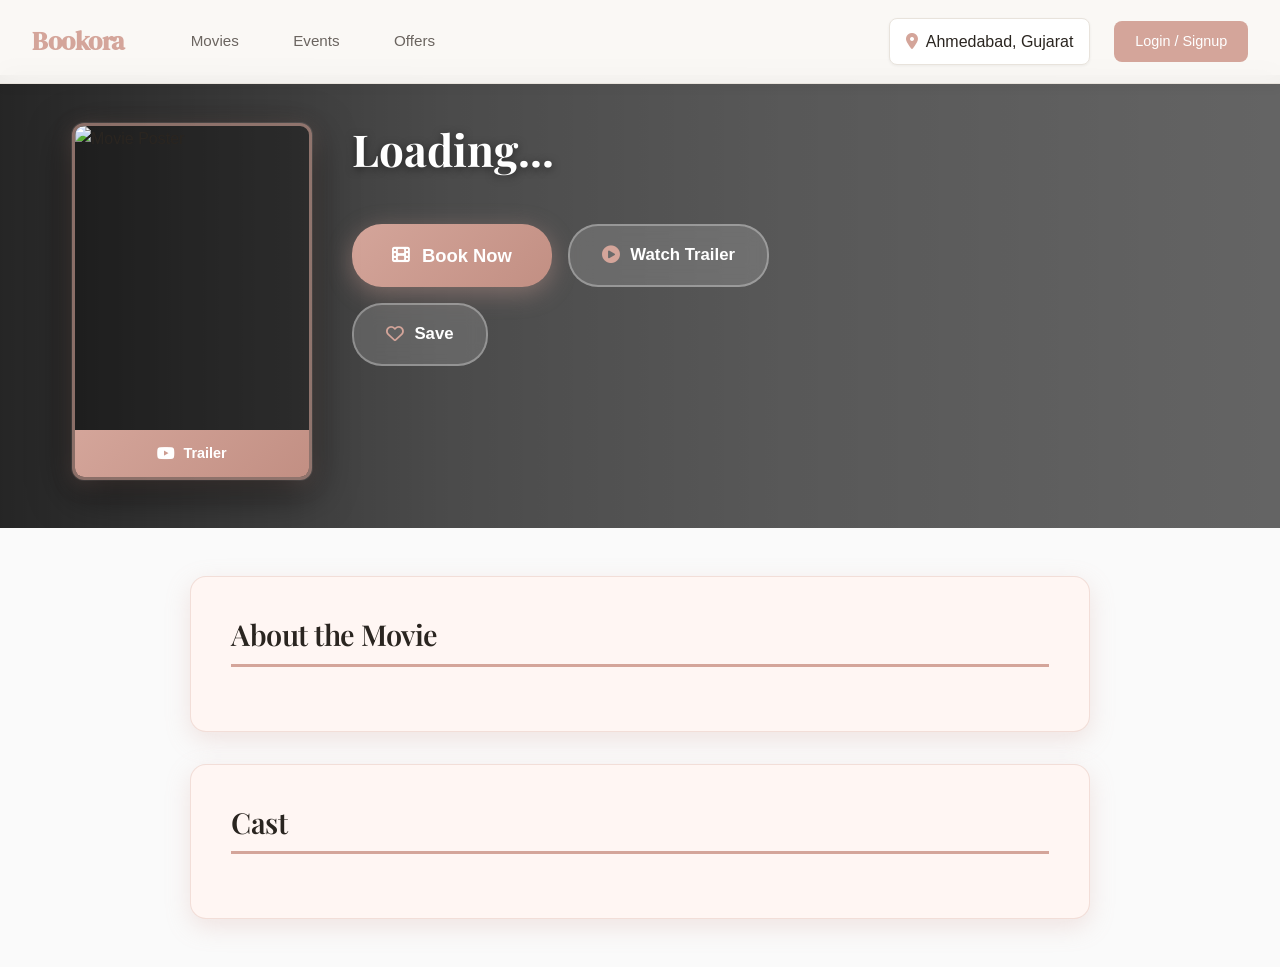
==== templates/movie-details.html @ 828b10ef "Initial commit: Bookora movie ticket booking app Full-stack Flask + MySQL movie ticket booking appli" ====
<!DOCTYPE html>
<html lang="en">
<head>
    <meta charset="UTF-8">
    <meta name="viewport" content="width=device-width, initial-scale=1.0">
    <title>Movie Details - Bookora</title>
    
    <!-- Bootstrap 5 -->
    <link href="https://cdn.jsdelivr.net/npm/bootstrap@5.3.0/dist/css/bootstrap.min.css" rel="stylesheet">
    
    <!-- Font Awesome -->
    <link href="https://cdnjs.cloudflare.com/ajax/libs/font-awesome/6.4.0/css/all.min.css" rel="stylesheet">
    
    <!-- Google Fonts -->
    <link href="https://fonts.googleapis.com/css2?family=Inter:wght@300;400;500;600;700&family=Playfair+Display:wght@400;500;600;700&family=DM+Serif+Display&display=swap" rel="stylesheet">
    
    <!-- Main Styles -->
    <link href="/static/styles.css" rel="stylesheet">
    
    <!-- Sign-In Modal Styles -->
    <link href="/static/signin-modal.css" rel="stylesheet">
    
    <!-- Profile Completion Styles -->
    <link href="/static/profile-completion-styles.css" rel="stylesheet">
    
    <!-- Movie Details Styles -->
    <link href="/static/movie-details-styles.css" rel="stylesheet">
</head>
<body>
    
    <!-- Navbar -->
    <nav class="navbar navbar-expand-lg navbar-bookora" id="mainNavbar">
        <div class="container-fluid" style="padding: 0 2rem;">
            <!-- Logo (hidden when scrolled) -->
            <a class="navbar-brand" href="/" id="navbarLogo">Bookora</a>
            
            <!-- Movie Title (shown when scrolled) -->
            <div class="navbar-movie-title-scrolled" id="navbarMovieTitleScrolled" style="display: none;">
                <span id="navbarTitleTextScrolled">Movie Title</span>
            </div>
            
            <button class="navbar-toggler" type="button" data-bs-toggle="collapse" data-bs-target="#navbarContent">
                <span class="navbar-toggler-icon"></span>
            </button>
            
            <div class="collapse navbar-collapse" id="navbarContent">
                <!-- Menu Items (hidden when scrolled) -->
                <ul class="navbar-nav me-auto ms-4" id="navbarMenu">
                    <li class="nav-item">
                        <a class="nav-link" href="/#movies">Movies</a>
                    </li>
                    <li class="nav-item">
                        <a class="nav-link" href="#" onclick="openEventsModal(event)">Events</a>
                    </li>
                    <li class="nav-item">
                        <a class="nav-link" href="#" onclick="openOffersModal(event)">Offers</a>
                    </li>
                </ul>
                
                <!-- City Display (hidden when scrolled) -->
                <div class="city-display" id="navbarCity">
                    <i class="fas fa-map-marker-alt"></i>
                    <span>Ahmedabad, Gujarat</span>
                </div>
                
                <!-- Auth State Container: shows login button OR profile dropdown (hidden when scrolled) -->
                <div id="authContainer" class="navbar-auth" style="display: flex; margin-left: 1.5rem;">
                    <!-- Logged Out State -->
                    <div id="loggedOutState" class="auth-buttons">
                        <button class="btn-signup" onclick="openSignInModal()">Login / Signup</button>
                    </div>
                    
                    <!-- Logged In State -->
                    <div id="loggedInState" class="profile-container" style="display: none;">
                        <div class="profile-avatar" onclick="toggleProfileDropdown()">
                            <i class="fas fa-user-circle"></i>
                        </div>
                        
                        <!-- Profile Dropdown -->
                        <div id="profileDropdown" class="profile-dropdown">
                            <div class="profile-dropdown-header">
                                <div class="profile-name" id="profileDisplayName">User Name</div>
                                <div class="profile-contact" id="profileDisplayContact">user@email.com</div>
                            </div>
                            <div class="profile-dropdown-divider"></div>
                            <a href="#" class="profile-dropdown-item" onclick="navigateToProfile(event)">
                                <i class="fas fa-user"></i>
                                <span>My Profile</span>
                            </a>
                            <a href="#" class="profile-dropdown-item" onclick="navigateToBookings(event)">
                                <i class="fas fa-ticket-alt"></i>
                                <span>My Bookings</span>
                            </a>
                            <a href="#" class="profile-dropdown-item" onclick="navigateToSavedMovies(event)">
                                <i class="fas fa-heart"></i>
                                <span>Saved Movies</span>
                            </a>
                            <div class="profile-dropdown-divider"></div>
                            <a href="#" class="profile-dropdown-item logout-item" onclick="handleLogout(event)">
                                <i class="fas fa-sign-out-alt"></i>
                                <span>Logout</span>
                            </a>
                        </div>
                    </div>
                </div>
                
                <!-- Book Now Button (shown ONLY when scrolled) -->
                <button class="navbar-book-btn-scrolled" id="navbarBookBtnScrolled" style="display: none;" onclick="handleBookNow()">
                    <i class="fas fa-film"></i> Book Now
                </button>
            </div>
        </div>
    </nav>
    
    <!-- ==========================================
         SIGN-IN MODAL
         ========================================== -->
    
    <div class="modal-overlay" id="signinModal">
        <div class="signin-modal">
            <button class="modal-close" onclick="closeSignInModal()">
                <i class="fas fa-times"></i>
            </button>
            
            <div class="modal-header">
                <h2 id="signinModalTitle">Welcome to Bookora</h2>
                <p id="signinModalSubtitle">Choose your preferred sign-in method</p>
            </div>
            
            <div class="auth-options">
                <button class="auth-option-btn" onclick="selectAuthMethod('Email')">
                    <i class="fas fa-envelope"></i>
                    <span>Continue with Email</span>
                </button>
            </div>
            
            <div class="modal-footer">
                By continuing, you agree to our <a href="#">Terms of Service</a> and <a href="#">Privacy Policy</a>
            </div>
        </div>
    </div>
    
    <!-- Hero Banner Section - BookMyShow-Inspired Layout -->
    <div class="details-hero" id="movieBanner">
        <div class="banner-gradient-overlay"></div>
        <div class="banner-2zone-layout">
            
            <!-- LEFT ZONE: Poster + Movie Details (70%) -->
            <div class="banner-zone-left-content">
                <!-- Poster -->
                <div class="banner-poster-card">
                    <img id="bannerPoster" class="banner-poster-img" src="" alt="Movie Poster">
                    <div class="trailer-badge" onclick="openTrailer()" id="trailerBadge">
                        <i class="fab fa-youtube"></i>
                        <span>Trailer</span>
                    </div>
                </div>
                
                <!-- Movie Info -->
                <div class="banner-movie-details">
                    <h1 class="banner-movie-title" id="movieTitle">Loading...</h1>

                    <!-- Movie Metadata - Vertical Icon Rows -->
                    <div class="banner-metadata-rows" id="bannerMetadata">
                        <!-- Dynamically populated with vertical rows -->
                    </div>
                    
                    <!-- CTAs: Book Now + Watch Trailer + Save -->
                    <div class="banner-cta-group">
                        <button class="banner-cta-book" id="bannerBookBtn" onclick="handleBookNow()">
                            <i class="fas fa-film"></i>
                            <span>Book Now</span>
                        </button>
                        <button class="banner-cta-trailer" id="trailerBtn" onclick="openTrailer()">
                            <i class="fas fa-play-circle"></i>
                            <span>Watch Trailer</span>
                        </button>
                        <button class="banner-cta-save bookmark-btn" id="bookmarkBtn" onclick="toggleBookmark()" title="Save for later">
                            <i class="far fa-heart"></i>
                            <span>Save</span>
                        </button>
                    </div>
                </div>
            </div>
            
        </div>
    </div>
    
    <!-- Movie Details Content -->
    <div class="details-content">
        <div class="section-container">
            <!-- Info Sections -->
            <div class="details-info">
                <!-- Description -->
                <div class="info-section">
                    <h3>About the Movie</h3>
                    <p class="description-text" id="movieDescription"></p>
                </div>
                
                <!-- Cast -->
                <div class="info-section">
                    <h3>Cast</h3>
                    <div class="cast-grid" id="movieCast"></div>
                </div>
            </div>
        </div>
    </div>
    
    <!-- Events Modal - Coming Soon -->
    <div id="eventsModal" class="events-modal" onclick="closeEventsModal(event)">
        <div class="events-modal-content" onclick="event.stopPropagation()">
            <button class="events-modal-close" onclick="closeEventsModal(event)">
                <i class="fas fa-times"></i>
            </button>
            <div class="events-modal-icon">
                <i class="fas fa-calendar-star"></i>
            </div>
            <h3 class="events-modal-title">Coming Soon</h3>
            <p class="events-modal-text">Events & live shows will be added to Bookora soon. Stay tuned.</p>
        </div>
    </div>

    <!-- Offers Modal - Coming Soon -->
    <div id="offersModal" class="events-modal" onclick="closeOffersModal(event)">
        <div class="events-modal-content" onclick="event.stopPropagation()">
            <button class="events-modal-close" onclick="closeOffersModal(event)">
                <i class="fas fa-times"></i>
            </button>
            <div class="events-modal-icon">
                <i class="fas fa-tags"></i>
            </div>
            <h3 class="events-modal-title">Exciting Offers Coming Soon!</h3>
            <p class="events-modal-text">We're working on exclusive deals and special discounts for Bookora users. Stay tuned for exciting offers coming your way.</p>
        </div>
    </div>

    <!-- Bootstrap JS -->
    <script src="https://cdn.jsdelivr.net/npm/bootstrap@5.3.0/dist/js/bootstrap.bundle.min.js"></script>
    
    <!-- Sign-In Modal Logic -->
    <script src="/static/signin-modal.js"></script>
    
    <!-- Movie Details Script -->
    <script src="/static/movie-details-script.js"></script>
    
    <!-- Events & Offers Modal Functions -->
    <script>
        function openEventsModal(event) {
            event.preventDefault();
            const modal = document.getElementById('eventsModal');
            modal.classList.add('active');
            document.body.style.overflow = 'hidden';
        }
        
        function closeEventsModal(event) {
            event.preventDefault();
            const modal = document.getElementById('eventsModal');
            modal.classList.remove('active');
            document.body.style.overflow = 'auto';
        }
        
        function openOffersModal(event) {
            event.preventDefault();
            const modal = document.getElementById('offersModal');
            modal.classList.add('active');
            document.body.style.overflow = 'hidden';
        }
        
        function closeOffersModal(event) {
            event.preventDefault();
            const modal = document.getElementById('offersModal');
            modal.classList.remove('active');
            document.body.style.overflow = 'auto';
        }
        
        // Close modals on Escape key
        document.addEventListener('keydown', function(e) {
            if (e.key === 'Escape') {
                const eventsModal = document.getElementById('eventsModal');
                const offersModal = document.getElementById('offersModal');
                
                if (eventsModal && eventsModal.classList.contains('active')) {
                    eventsModal.classList.remove('active');
                    document.body.style.overflow = 'auto';
                }
                
                if (offersModal && offersModal.classList.contains('active')) {
                    offersModal.classList.remove('active');
                    document.body.style.overflow = 'auto';
                }
            }
        });
    </script>
</body>
</html>
---- static/styles.css ----
/* ==========================================
   DESIGN SYSTEM - WARM LIGHT THEME
   Editorial | Calm | Premium
   ========================================== */

:root {
    /* Warm Light Color Palette */
    --bg-primary: #faf8f5;
    --bg-secondary: #f5f2ed;
    --bg-tertiary: #f9f5f2;
    --bg-card: #ffffff;
    
    /* Text Colors */
    --text-primary: #2a2520;
    --text-secondary: #6b6560;
    --text-muted: #9c9590;
    
    /* Soft Pink Accents */
    --accent-pink: #d4a59a;
    --accent-pink-hover: #c28f83;
    --accent-pink-soft: #e8cfc8;
    --accent-pink-light: #f5e8e5;
    
    /* Warm Brown Tones */
    --accent-brown: #a8826d;
    --accent-beige: #d4c4b0;
    
    /* CTA Red (Book Now only) */
    --cta-red: #b8463f;
    --cta-red-hover: #9a3832;
    
    /* Borders & Shadows */
    --border-light: #e8e3dc;
    --border-pink: #e8d5cf;
    --shadow-soft: rgba(42, 37, 32, 0.06);
    --shadow-medium: rgba(42, 37, 32, 0.1);
    --shadow-hover: rgba(212, 165, 154, 0.2);
    --shadow-pink: rgba(212, 165, 154, 0.15);
    
    /* Background Depth - Subtle radial gradients */
    --bg-gradient-warm: radial-gradient(ellipse 80% 50% at 20% 40%, rgba(245, 232, 229, 0.4) 0%, transparent 50%);
    --bg-gradient-cool: radial-gradient(ellipse 60% 40% at 80% 60%, rgba(232, 227, 220, 0.3) 0%, transparent 50%);
    
    /* Typography */
    --font-display: 'Playfair Display', serif;
    --font-body: 'Inter', sans-serif;
    --font-accent: 'DM Serif Display', serif;
    
    /* Refined Transitions - Micro-interactions */
    --transition-smooth: all 0.6s cubic-bezier(0.25, 0.46, 0.45, 0.94);
    --transition-gentle: all 0.4s cubic-bezier(0.4, 0, 0.2, 1);
    --transition-fast: all 0.2s cubic-bezier(0.4, 0, 0.6, 1);
    --transition-micro: all 0.15s ease-out;
}

* {
    margin: 0;
    padding: 0;
    box-sizing: border-box;
}

html {
    scroll-behavior: smooth;
}

body {
    font-family: var(--font-body);
    background-color: var(--bg-primary);
    color: var(--text-primary);
    overflow-x: hidden;
    line-height: 1.6;
    -webkit-font-smoothing: antialiased;
    
    /* Subtle baby-pink blush background with warmth */
    background: linear-gradient(135deg, 
        rgba(255, 240, 245, 0.3) 0%, 
        rgba(250, 235, 240, 0.4) 25%, 
        rgba(255, 245, 248, 0.35) 50%, 
        rgba(250, 240, 245, 0.3) 75%, 
        rgba(255, 238, 243, 0.35) 100%);
    background-image: 
        linear-gradient(135deg, rgba(255, 240, 245, 0.3) 0%, rgba(250, 235, 240, 0.4) 25%, rgba(255, 245, 248, 0.35) 50%, rgba(250, 240, 245, 0.3) 75%, rgba(255, 238, 243, 0.35) 100%),
        var(--bg-gradient-warm),
        var(--bg-gradient-cool);
    background-attachment: fixed;
}

/* ==========================================
   NAVBAR - LIGHT & MINIMAL
   ========================================== */

.navbar-bookora {
    position: fixed;
    top: 0;
    width: 100%;
    background: rgba(250, 248, 245, 0.95);
    backdrop-filter: blur(12px);
    border-bottom: 1px solid var(--border-light);
    z-index: 1000;
    padding: 1rem 0;
    box-shadow: 0 2px 12px var(--shadow-soft);
}

.navbar-bookora .navbar-brand {
    font-size: 1.6rem;
    font-weight: 600;
    color: var(--accent-pink);
    letter-spacing: -0.5px;
    font-family: var(--font-accent);
    transition: var(--transition-micro);
}

.navbar-bookora .navbar-brand:hover {
    color: var(--accent-pink-hover);
    transform: translateY(-1px);
}

.navbar-bookora .nav-link {
    color: var(--text-secondary) !important;
    font-weight: 500;
    margin: 0 1.2rem;
    position: relative;
    transition: var(--transition-micro);
    font-size: 0.95rem;
}

.navbar-bookora .nav-link::after {
    content: '';
    position: absolute;
    bottom: -5px;
    left: 50%;
    transform: translateX(-50%);
    width: 0;
    height: 2px;
    background: var(--accent-pink);
    transition: var(--transition-gentle);
    border-radius: 2px;
}

.navbar-bookora .nav-link:hover {
    color: var(--accent-pink-hover) !important;
}

.navbar-bookora .nav-link:hover::after {
    width: 80%;
}

.city-selector {
    display: flex;
    align-items: center;
    background: var(--bg-card);
    padding: 0.6rem 1rem;
    border-radius: 8px;
    border: 1px solid var(--border-light);
    box-shadow: 0 1px 3px var(--shadow-soft);
    transition: var(--transition-micro);
}

.city-selector:hover {
    border-color: var(--border-pink);
    box-shadow: 0 2px 8px var(--shadow-pink);
}

.city-selector select {
    background: transparent;
    border: none;
    color: var(--text-primary);
    font-weight: 500;
    outline: none;
}

.search-bar-bookora {
    flex: 1;
    max-width: 280px;
    margin: 0 1.5rem;
}

.search-bar-bookora input {
    width: 100%;
    padding: 0.65rem 1.2rem;
    background: var(--bg-card);
    border: 1px solid var(--border-light);
    border-radius: 8px;
    color: var(--text-primary);
    box-shadow: 0 1px 3px var(--shadow-soft);
    transition: var(--transition-fast);
}

.search-bar-bookora input:focus {
    outline: none;
    border-color: var(--accent-pink);
    box-shadow: 0 2px 12px var(--shadow-pink);
    transform: translateY(-1px);
}

.auth-buttons {
    display: flex;
    gap: 0.75rem;
}

/* Profile Container (Logged In State) */
.profile-container {
    position: relative;
    display: flex;
    align-items: center;
}

.profile-avatar {
    width: 42px;
    height: 42px;
    border-radius: 50%;
    background: var(--accent-pink);
    display: flex;
    align-items: center;
    justify-content: center;
    cursor: pointer;
    transition: var(--transition-micro);
    box-shadow: 0 2px 8px var(--shadow-soft);
}

.profile-avatar i {
    font-size: 1.5rem;
    color: white;
}

.profile-avatar:hover {
    background: var(--accent-pink-hover);
    transform: translateY(-2px);
    box-shadow: 0 4px 16px var(--shadow-pink);
}

/* Profile Dropdown */
.profile-dropdown {
    position: absolute;
    top: calc(100% + 1rem);
    right: 0;
    background: var(--bg-card);
    border-radius: 12px;
    box-shadow: 0 8px 32px rgba(42, 37, 32, 0.15);
    border: 1px solid var(--border-light);
    width: 240px;
    opacity: 0;
    visibility: hidden;
    transform: translateY(-10px);
    transition: all 0.2s cubic-bezier(0.4, 0, 0.2, 1);
    z-index: 1001;
}

.profile-dropdown.active {
    opacity: 1;
    visibility: visible;
    transform: translateY(0);
}

.profile-dropdown-header {
    padding: 1rem 1.25rem;
}

.profile-name {
    font-weight: 600;
    color: var(--text-primary);
    font-size: 0.95rem;
    margin-bottom: 0.25rem;
}

.profile-contact {
    font-size: 0.8rem;
    color: var(--text-muted);
}

.profile-dropdown-divider {
    height: 1px;
    background: var(--border-light);
    margin: 0.5rem 0;
}

.profile-dropdown-item {
    display: flex;
    align-items: center;
    gap: 0.75rem;
    padding: 0.75rem 1.25rem;
    color: var(--text-secondary);
    text-decoration: none;
    transition: var(--transition-micro);
    font-size: 0.9rem;
}

.profile-dropdown-item i {
    width: 18px;
    color: var(--accent-pink);
}

.profile-dropdown-item:hover {
    background: var(--bg-secondary);
    color: var(--text-primary);
}

.profile-dropdown-item.logout-item {
    color: var(--cta-red);
}

.profile-dropdown-item.logout-item i {
    color: var(--cta-red);
}

.profile-dropdown-item.logout-item:hover {
    background: rgba(184, 70, 63, 0.08);
}

.btn-login {
    background: transparent;
    color: var(--text-secondary);
    border: 1px solid var(--border-light);
    padding: 0.55rem 1.3rem;
    border-radius: 8px;
    font-weight: 500;
    cursor: pointer;
    transition: var(--transition-micro);
    font-size: 0.9rem;
}

.btn-login:hover {
    background: var(--accent-pink-light);
    border-color: var(--accent-pink-soft);
    color: var(--accent-pink-hover);
    transform: translateY(-2px);
}

.btn-signup {
    background: var(--accent-pink);
    color: white;
    border: none;
    padding: 0.55rem 1.3rem;
    border-radius: 8px;
    font-weight: 500;
    cursor: pointer;
    transition: var(--transition-micro);
    font-size: 0.9rem;
}

.btn-signup:hover {
    background: var(--accent-pink-hover);
    box-shadow: 0 4px 16px var(--shadow-pink);
    transform: translateY(-2px);
}

/* ==========================================
   HERO SECTION - CURSOR-DRIVEN INTERACTION
   NO CAROUSEL | NO AUTOPLAY
   Warmer background for section contrast
   ========================================== */

.hero-section {
    margin-top: 75px;
    min-height: 600px;
    position: relative;
    padding: 4rem 0 6rem;
    overflow: hidden;
    
    /* Warmer hero background with subtle depth */
    background: 
        radial-gradient(ellipse 100% 80% at 50% 100%, rgba(245, 232, 229, 0.5) 0%, transparent 60%),
        radial-gradient(ellipse 80% 60% at 30% 20%, rgba(248, 240, 236, 0.4) 0%, transparent 50%),
        linear-gradient(180deg, var(--bg-primary) 0%, var(--bg-tertiary) 100%);
}

.hero-container {
    max-width: 1400px;
    margin: 0 auto;
    padding: 0 2rem;
}

.hero-title {
    text-align: center;
    margin-bottom: 3rem;
}

.hero-title h1 {
    font-family: var(--font-display);
    font-size: 3rem;
    font-weight: 600;
    color: var(--text-primary);
    margin-bottom: 0.75rem;
    letter-spacing: -1px;
    line-height: 1.1;
}

.hero-title p {
    font-size: 1.05rem;
    color: var(--text-secondary);
    font-weight: 400;
    letter-spacing: 0.3px;
    opacity: 0.8;
    transition: var(--transition-gentle);
}

.banners-wrapper:hover ~ .hero-title p,
.hero-title:hover p {
    opacity: 1;
    color: var(--accent-pink-hover);
}

/* Movie Banners Stack Container */
.banners-wrapper {
    position: relative;
    height: 450px;
    display: flex;
    justify-content: center;
    align-items: center;
    perspective: 1200px;
    cursor: crosshair;
}

.banners-stack {
    position: relative;
    width: 100%;
    max-width: 1300px;
    height: 100%;
    display: flex;
    justify-content: center;
    align-items: center;
    transform-style: preserve-3d;
}

/**
 * CONTINUOUS INTERPOLATION MODEL
 * ================================
 * NO .active class - transforms are applied via JS
 * Each banner receives calculated values based on cursor distance
 * All banners update simultaneously on every mousemove
 */
.movie-banner {
    position: absolute;
    width: 320px;
    height: 420px;
    border-radius: 12px;
    overflow: hidden;
    cursor: pointer;
    background: var(--bg-card);
    box-shadow: 0 6px 24px var(--shadow-soft);
    
    /* NO CSS transition - JS handles smooth interpolation */
    /* This allows for fluid, continuous updates */
    will-change: transform;
    backface-visibility: hidden;
    transform-origin: center center;
}

/**
 * Base positioning - evenly distributed horizontally
 * JavaScript will override transforms based on cursor
 */
.movie-banner:nth-child(1) { left: calc(10% - 160px); }
.movie-banner:nth-child(2) { left: calc(30% - 160px); }
.movie-banner:nth-child(3) { left: calc(50% - 160px); }
.movie-banner:nth-child(4) { left: calc(70% - 160px); }
.movie-banner:nth-child(5) { left: calc(90% - 160px); }

/* Remove all hover and active class styles - JS controls everything */

.banner-image {
    width: 100%;
    height: 62%;
    background-size: cover;
    background-position: center;
    position: relative;
}

.banner-image::after {
    content: '';
    position: absolute;
    bottom: 0;
    left: 0;
    width: 100%;
    height: 50%;
    background: linear-gradient(to top, rgba(255,255,255,0.95), transparent);
}

.banner-content {
    padding: 1.5rem;
    background: white;
    height: 35%;
    display: flex;
    flex-direction: column;
    justify-content: center;
}

.banner-title {
    font-family: var(--font-display);
    font-size: 1.4rem;
    font-weight: 600;
    color: var(--text-primary);
    margin-bottom: 0.5rem;
    line-height: 1.2;
    letter-spacing: -0.5px;
}

.banner-subtitle {
    font-size: 0.85rem;
    color: var(--text-secondary);
    margin-bottom: 0.8rem;
    line-height: 1.4;
}

.btn-book {
    background: var(--cta-red);
    color: white;
    border: none;
    padding: 0.6rem 1.3rem;
    border-radius: 6px;
    font-weight: 500;
    cursor: pointer;
    transition: var(--transition-micro);
    align-self: flex-start;
    font-size: 0.85rem;
    box-shadow: 0 2px 8px rgba(184, 70, 63, 0.15);
}

.btn-book:hover {
    background: var(--cta-red-hover);
    transform: translateY(-3px);
    box-shadow: 0 6px 20px rgba(184, 70, 63, 0.25);
}

.btn-book:active {
    transform: translateY(-1px);
}

/* ==========================================
   FILTER BAR - CLEAN & SUBTLE
   ========================================== */

.filter-bar {
    background: var(--bg-card);
    padding: 2rem 0;
    border-top: 1px solid var(--border-light);
    border-bottom: 1px solid var(--border-light);
}

.filter-content {
    max-width: 1200px;
    margin: 0 auto;
    display: flex;
    gap: 2rem;
    padding: 0 2rem;
    align-items: center;
    justify-content: center;
    flex-wrap: wrap;
}

.filter-group {
    display: flex;
    flex-direction: column;
    gap: 0.5rem;
}

.filter-group label {
    color: var(--text-muted);
    font-weight: 500;
    font-size: 0.85rem;
    text-transform: uppercase;
    letter-spacing: 0.5px;
    display: flex;
    align-items: center;
    gap: 0.5rem;
}

.filter-group select {
    background: var(--bg-secondary);
    border: 1px solid var(--border-light);
    color: var(--text-primary);
    padding: 0.65rem 1rem;
    border-radius: 8px;
    font-size: 0.95rem;
    font-weight: 500;
    cursor: pointer;
    transition: var(--transition-fast);
    min-width: 150px;
}

.filter-group select:hover {
    border-color: var(--accent-pink-soft);
    transform: translateY(-1px);
}

.filter-group select:focus {
    outline: none;
    border-color: var(--accent-pink);
    box-shadow: 0 0 0 3px var(--accent-pink-light);
}

/* ==========================================
   MOVIE SECTIONS - REFINED LAYOUT
   ========================================== */

.content-section {
    padding: 4rem 2rem;
    max-width: 1400px;
    margin: 0 auto;
    background: 
        radial-gradient(ellipse 120% 60% at 50% 0%, rgba(250, 248, 245, 0.9) 0%, transparent 70%),
        radial-gradient(ellipse 80% 40% at 80% 80%, rgba(240, 238, 235, 0.4) 0%, transparent 50%),
        linear-gradient(180deg, var(--bg-secondary) 0%, var(--bg-primary) 100%);
}

.movie-section {
    margin-bottom: 5rem;
    background: rgba(255, 240, 245, 0.25);
    padding: 3rem 2rem;
    border-radius: 20px;
    border: 1px solid rgba(232, 213, 207, 0.3);
}

/* Section Header Row - Title Left, Arrows Right */
.section-header-row {
    display: flex;
    justify-content: space-between;
    align-items: center;
    margin-bottom: 2rem;
}

.section-title {
    font-family: var(--font-display);
    font-size: 2rem;
    font-weight: 600;
    color: var(--text-primary);
    display: flex;
    align-items: center;
    gap: 1rem;
    letter-spacing: -0.5px;
    margin: 0;
}

.section-title i {
    font-size: 1.5rem;
    transition: var(--transition-micro);
}

.movie-section:hover .section-title i {
    transform: scale(1.1);
}

/* Navigation Arrows - Right Side */
.section-navigation {
    display: flex;
    gap: 0.75rem;
}

.nav-arrow {
    width: 45px;
    height: 45px;
    background: var(--bg-card);
    border: 1px solid var(--border-light);
    border-radius: 50%;
    color: var(--text-primary);
    cursor: pointer;
    transition: var(--transition-micro);
    display: flex;
    align-items: center;
    justify-content: center;
    box-shadow: 0 4px 12px var(--shadow-soft);
}

.nav-arrow:hover {
    background: var(--accent-pink);
    color: white;
    border-color: var(--accent-pink);
    transform: scale(1.08);
    box-shadow: 0 6px 16px var(--shadow-pink);
}

.nav-arrow:active {
    transform: scale(0.98);
}

/* Movies Grid - Exactly 4 Cards Visible */
.movies-grid {
    display: grid;
    grid-template-columns: repeat(4, 1fr);
    gap: 2rem;
    padding: 1rem 0;
}

/* Movie Card - Equal Size, Premium Hover */
.movie-card {
    border-radius: 12px;
    overflow: hidden;
    cursor: pointer;
    transition: var(--transition-gentle);
    background: var(--bg-card);
    border: 1px solid var(--border-light);
    box-shadow: 0 4px 12px var(--shadow-soft);
    position: relative;
}

/* Premium Hover Animation - Lift, Scale, Shadow */
.movie-card:hover {
    transform: translateY(-8px) scale(1.02);
    box-shadow: 0 16px 40px var(--shadow-pink);
    border-color: var(--border-pink);
}

.movie-poster {
    width: 100%;
    height: 320px;
    background-size: cover;
    background-position: center;
    position: relative;
}

.rating-badge {
    position: absolute;
    top: 10px;
    right: 10px;
    background: rgba(255, 255, 255, 0.95);
    color: var(--text-primary);
    padding: 0.4rem 0.8rem;
    border-radius: 6px;
    font-weight: 600;
    font-size: 0.85rem;
    display: flex;
    align-items: center;
    gap: 0.3rem;
    box-shadow: 0 2px 8px var(--shadow-soft);
    backdrop-filter: blur(8px);
    transition: var(--transition-micro);
}

.rating-badge i {
    color: var(--accent-pink);
}

.movie-card:hover .rating-badge {
    transform: scale(1.05);
}

.movie-info {
    padding: 1.2rem;
}

.movie-title {
    font-size: 1rem;
    font-weight: 600;
    color: var(--text-primary);
    margin-bottom: 0.5rem;
    font-family: var(--font-display);
    line-height: 1.2;
    display: inline-block;
    vertical-align: middle;
    font-variant-numeric: lining-nums;
    font-feature-settings: "lnum";
}

.movie-language {
    font-size: 0.85rem;
    color: var(--text-muted);
    text-transform: uppercase;
    letter-spacing: 0.5px;
}

/* ==========================================
   PROMOTIONAL STRIP - WARM & SUBTLE
   ========================================== */

.promo-strip {
    background: linear-gradient(135deg, var(--accent-pink) 0%, var(--accent-pink-hover) 100%);
    padding: 3rem;
    margin: 3rem 2rem;
    border-radius: 16px;
    text-align: center;
    color: white;
    box-shadow: 0 8px 32px var(--shadow-pink);
    position: relative;
    overflow: hidden;
}

.promo-strip::before {
    content: '';
    position: absolute;
    top: -50%;
    right: -20%;
    width: 400px;
    height: 400px;
    background: radial-gradient(circle, rgba(255, 255, 255, 0.1) 0%, transparent 70%);
    border-radius: 50%;
}

.promo-title {
    font-family: var(--font-display);
    font-size: 2.2rem;
    font-weight: 600;
    margin-bottom: 1rem;
}

.promo-description {
    font-size: 1.1rem;
    margin-bottom: 1.5rem;
    opacity: 0.95;
}

.promo-code {
    display: inline-block;
    background: rgba(255, 255, 255, 0.2);
    padding: 0.8rem 2rem;
    border-radius: 8px;
    font-weight: 700;
    font-size: 1.3rem;
    letter-spacing: 1px;
    border: 2px solid rgba(255, 255, 255, 0.4);
    margin-top: 0.5rem;
}

.btn-promo {
    background: white;
    color: var(--accent-pink-hover);
    padding: 0.8rem 2rem;
    border: none;
    border-radius: 8px;
    font-weight: 600;
    cursor: pointer;
    margin-top: 1.5rem;
    transition: var(--transition-micro);
    box-shadow: 0 4px 12px rgba(0, 0, 0, 0.1);
}

.btn-promo:hover {
    transform: translateY(-3px);
    box-shadow: 0 8px 24px rgba(0, 0, 0, 0.15);
}

/* ==========================================
   FOOTER - MINIMAL & PROFESSIONAL
   ========================================== */

.footer {
    background: var(--bg-secondary);
    border-top: 1px solid var(--border-light);
    padding: 3rem 2rem 2rem;
}

.footer-content {
    max-width: 1400px;
    margin: 0 auto;
    display: grid;
    grid-template-columns: repeat(auto-fit, minmax(250px, 1fr));
    gap: 2rem;
    margin-bottom: 2rem;
}

.footer-section h4 {
    color: var(--text-primary);
    font-weight: 600;
    margin-bottom: 1.2rem;
    font-family: var(--font-display);
}

.footer-section ul {
    list-style: none;
}

.footer-section ul li {
    margin-bottom: 0.8rem;
}

.footer-section ul li a {
    color: var(--text-secondary);
    text-decoration: none;
    transition: var(--transition-fast);
}

.footer-section ul li a:hover {
    color: var(--accent-primary);
}

.footer-about {
    color: var(--text-secondary);
    line-height: 1.8;
}

.social-icons {
    display: flex;
    gap: 1rem;
    margin-top: 1.5rem;
}

.social-icon {
    width: 40px;
    height: 40px;
    border-radius: 50%;
    background: var(--bg-card);
    border: 1px solid var(--border-light);
    color: var(--text-secondary);
    display: flex;
    align-items: center;
    justify-content: center;
    cursor: pointer;
    transition: var(--transition-micro);
}

.social-icon:hover {
    background: var(--accent-pink);
    color: white;
    border-color: var(--accent-pink);
    transform: translateY(-3px);
}

.footer-bottom {
    border-top: 1px solid var(--border-light);
    padding-top: 2rem;
    text-align: center;
    color: var(--text-muted);
    font-size: 0.9rem;
}

/* ==========================================
   RESPONSIVE DESIGN
   ========================================== */

@media (max-width: 1024px) {
    .movie-banner {
        width: 320px;
        height: 420px;
    }
    
    .banners-wrapper {
        height: 400px;
    }
}

@media (max-width: 768px) {
    .hero-title h1 {
        font-size: 2rem;
    }
    
    .movie-banner {
        position: relative !important;
        left: auto !important;
        right: auto !important;
        margin: 0 auto 1rem;
        width: 90%;
        max-width: 350px;
    }
    
    .banners-stack {
        flex-direction: column;
        height: auto;
    }
    
    .banners-wrapper {
        height: auto;
    }
    
    .filter-content {
        flex-direction: column;
    }
    
    .filter-group select {
        width: 100%;
    }
    
    .section-header {
        font-size: 1.5rem;
    }
    
    .movie-card {
        flex: 0 0 160px;
    }
}

/* ==========================================
   SCROLL OFFSET FIX - NAVBAR HEIGHT
   ========================================== */

html {
    scroll-padding-top: 100px; /* Navbar height + buffer */
}

/* ==========================================
   EVENTS MODAL - COMING SOON
   ========================================== */

.events-modal {
    display: none;
    position: fixed;
    top: 0;
    left: 0;
    width: 100%;
    height: 100%;
    background: rgba(42, 37, 32, 0.75);
    backdrop-filter: blur(8px);
    z-index: 2000;
    justify-content: center;
    align-items: center;
    animation: fadeIn 0.3s ease-out;
}

.events-modal.active {
    display: flex;
}

@keyframes fadeIn {
    from {
        opacity: 0;
    }
    to {
        opacity: 1;
    }
}

.events-modal-content {
    background: var(--bg-card);
    border-radius: 16px;
    padding: 3rem 2.5rem;
    max-width: 480px;
    width: 90%;
    box-shadow: 0 20px 60px rgba(42, 37, 32, 0.3);
    border: 1px solid var(--border-pink);
    position: fixed;
    top: 50%;
    left: 50%;
    transform: translate(-50%, -50%);
    text-align: center;
    animation: fadeInScale 0.3s cubic-bezier(0.4, 0, 0.2, 1);
}

@keyframes fadeInScale {
    from {
        opacity: 0;
        transform: translate(-50%, -50%) scale(0.95);
    }
    to {
        opacity: 1;
        transform: translate(-50%, -50%) scale(1);
    }
}

.events-modal-close {
    position: absolute;
    top: 1rem;
    right: 1rem;
    width: 36px;
    height: 36px;
    background: var(--bg-secondary);
    border: none;
    border-radius: 50%;
    color: var(--text-secondary);
    cursor: pointer;
    display: flex;
    align-items: center;
    justify-content: center;
    transition: var(--transition-micro);
}

.events-modal-close:hover {
    background: var(--accent-pink);
    color: white;
    transform: rotate(90deg);
}

.events-modal-icon {
    width: 80px;
    height: 80px;
    background: linear-gradient(135deg, var(--accent-pink-light) 0%, var(--accent-pink-soft) 100%);
    border-radius: 50%;
    display: flex;
    align-items: center;
    justify-content: center;
    margin: 0 auto 1.5rem;
    position: relative;
    animation: gentlePulse 3s ease-in-out infinite;
    box-shadow: 0 4px 16px rgba(212, 165, 154, 0.2);
}

/* Animated spinning ring - visible and elegant */
.events-modal-icon::before {
    content: '';
    position: absolute;
    top: -8px;
    left: -8px;
    right: -8px;
    bottom: -8px;
    border-radius: 50%;
    border: 3px solid transparent;
    border-top-color: var(--accent-pink);
    border-right-color: var(--accent-pink-hover);
    border-bottom-color: rgba(212, 165, 154, 0.3);
    border-left-color: rgba(212, 165, 154, 0.1);
    animation: spinRing 4s linear infinite;
    filter: drop-shadow(0 0 8px rgba(212, 165, 154, 0.4));
}

/* Counter-rotating inner ring for depth */
.events-modal-icon::after {
    content: '';
    position: absolute;
    top: -5px;
    left: -5px;
    right: -5px;
    bottom: -5px;
    border-radius: 50%;
    border: 2px solid transparent;
    border-top-color: rgba(212, 165, 154, 0.4);
    border-right-color: rgba(194, 143, 131, 0.6);
    animation: spinRingReverse 6s linear infinite;
}

@keyframes gentlePulse {
    0%, 100% {
        transform: scale(1);
    }
    50% {
        transform: scale(1.03);
    }
}

@keyframes spinRing {
    0% {
        transform: rotate(0deg);
    }
    100% {
        transform: rotate(360deg);
    }
}

@keyframes spinRingReverse {
    0% {
        transform: rotate(0deg);
    }
    100% {
        transform: rotate(-360deg);
    }
}

.events-modal-icon i {
    font-size: 2.5rem;
    color: var(--accent-pink);
    position: relative;
    z-index: 1;
}

.events-modal-title {
    font-family: var(--font-display);
    font-size: 1.8rem;
    font-weight: 600;
    color: var(--text-primary);
    margin-bottom: 1rem;
    letter-spacing: -0.5px;
}

.events-modal-text {
    font-size: 1.05rem;
    color: var(--text-secondary);
    line-height: 1.6;
    margin: 0;
}
---- static/signin-modal.css ----
/* ==========================================
   SIGN-IN MODAL - MODERN & MINIMAL
   ========================================== */

.modal-overlay {
    display: none;
    position: fixed;
    top: 0;
    left: 0;
    width: 100%;
    height: 100%;
    background: rgba(42, 37, 32, 0.5);
    backdrop-filter: blur(8px);
    z-index: 2000;
    align-items: center;
    justify-content: center;
    opacity: 0;
    transition: opacity 0.3s ease;
}

.modal-overlay.active {
    display: flex;
    opacity: 1;
}

.signin-modal {
    background: var(--bg-card);
    border-radius: 16px;
    width: 90%;
    max-width: 440px;
    padding: 3rem 2.5rem 3.5rem;
    box-shadow: 0 20px 60px rgba(42, 37, 32, 0.2);
    position: relative;
    transform: scale(0.9);
    transition: transform 0.3s cubic-bezier(0.34, 1.56, 0.64, 1);
}

.modal-overlay.active .signin-modal {
    transform: scale(1);
}

.modal-close {
    position: absolute;
    top: 1.5rem;
    right: 1.5rem;
    background: transparent;
    border: none;
    font-size: 1.5rem;
    color: var(--text-muted);
    cursor: pointer;
    width: 32px;
    height: 32px;
    display: flex;
    align-items: center;
    justify-content: center;
    border-radius: 50%;
    transition: var(--transition-micro);
}

.modal-close:hover {
    background: var(--bg-secondary);
    color: var(--text-primary);
}

.modal-header {
    text-align: center;
    margin-bottom: 2.5rem;
}

.modal-header h2 {
    font-family: var(--font-display);
    font-size: 1.8rem;
    color: var(--text-primary);
    margin-bottom: 0.5rem;
    font-weight: 600;
}

.modal-header p {
    color: var(--text-secondary);
    font-size: 0.95rem;
    margin: 0;
    line-height: 1.5;
    max-width: 360px;
    margin-left: auto;
    margin-right: auto;
}

.auth-options {
    display: flex;
    flex-direction: column;
    gap: 1rem;
}

.auth-option-btn {
    display: flex;
    align-items: center;
    justify-content: center;
    gap: 1rem;
    padding: 1rem 1.5rem;
    background: var(--bg-secondary);
    border: 1.5px solid var(--border-light);
    border-radius: 10px;
    font-size: 1rem;
    font-weight: 500;
    color: var(--text-primary);
    cursor: pointer;
    transition: var(--transition-gentle);
    font-family: var(--font-body);
}

.auth-option-btn i {
    font-size: 1.2rem;
    color: var(--accent-pink);
}

.auth-option-btn:hover {
    background: white;
    border-color: var(--accent-pink);
    transform: translateY(-3px);
    box-shadow: 0 8px 24px var(--shadow-pink);
}

.auth-option-btn:active {
    transform: translateY(-1px);
}

.modal-divider {
    display: flex;
    align-items: center;
    margin: 1.5rem 0;
    color: var(--text-muted);
    font-size: 0.85rem;
}

.modal-divider::before,
.modal-divider::after {
    content: '';
    flex: 1;
    height: 1px;
    background: var(--border-light);
}

.modal-divider span {
    padding: 0 1rem;
}

.modal-footer {
    text-align: center;
    margin-top: 2.5rem;
    font-size: 0.875rem;
    color: var(--text-muted);
    line-height: 1.6;
    max-width: 380px;
    margin-left: auto;
    margin-right: auto;
}

.modal-footer a {
    color: var(--accent-pink);
    text-decoration: none;
    font-weight: 500;
    display: inline;
    white-space: nowrap;
    margin: 0 0.15em;
}

.modal-footer a:hover {
    color: var(--accent-pink-hover);
    text-decoration: underline;
}

/* ==========================================
   BACK BUTTON
   ========================================== */

.modal-back {
    position: absolute;
    top: 1.5rem;
    left: 1.5rem;
    background: transparent;
    border: none;
    font-size: 1.2rem;
    color: var(--text-secondary);
    cursor: pointer;
    width: 32px;
    height: 32px;
    display: flex;
    align-items: center;
    justify-content: center;
    border-radius: 50%;
    transition: var(--transition-micro);
}

.modal-back:hover {
    background: var(--bg-secondary);
    color: var(--text-primary);
}

/* ==========================================
   MOBILE NUMBER INPUT SCREEN
   ========================================== */

.mobile-input-container {
    display: flex;
    flex-direction: column;
    gap: 1.75rem;
}

.country-code-wrapper {
    display: flex;
    align-items: center;
    gap: 0.5rem;
    border: 1.5px solid var(--border-light);
    border-radius: 10px;
    padding: 0.8rem 1rem;
    background: var(--bg-secondary);
    transition: var(--transition-gentle);
}

.country-code-wrapper:focus-within {
    border-color: var(--accent-pink);
    background: white;
    box-shadow: 0 0 0 3px var(--accent-pink-light);
}

.country-code {
    font-weight: 600;
    color: var(--text-primary);
    font-size: 1rem;
    padding-right: 0.5rem;
    border-right: 2px solid var(--border-light);
}

.mobile-input {
    flex: 1;
    border: none;
    background: transparent;
    font-size: 1rem;
    color: var(--text-primary);
    outline: none;
    font-family: var(--font-body);
    padding-left: 0.5rem;
}

.mobile-input::placeholder {
    color: var(--text-muted);
}

/* Email Input Styles */
.email-input-wrapper {
    position: relative;
    display: flex;
    align-items: center;
    background: var(--bg-secondary);
    border: 1.5px solid var(--border-light);
    border-radius: 10px;
    padding: 0.8rem 1rem;
    transition: var(--transition-gentle);
}

.email-input-wrapper:focus-within {
    border-color: var(--accent-pink);
    background: white;
    box-shadow: 0 0 0 3px var(--accent-pink-light);
}

.email-icon {
    color: var(--accent-pink);
    font-size: 1.1rem;
    margin-right: 0.75rem;
}

.email-input {
    flex: 1;
    border: none;
    outline: none;
    background: transparent;
    font-size: 1rem;
    color: var(--text-primary);
    font-family: var(--font-body);
}

.email-input::placeholder {
    color: var(--text-muted);
}

.btn-continue {
    background: var(--accent-pink);
    color: white;
    border: none;
    padding: 1rem 1.5rem;
    border-radius: 10px;
    font-size: 1rem;
    font-weight: 600;
    cursor: pointer;
    transition: var(--transition-gentle);
    font-family: var(--font-body);
}

.btn-continue:hover {
    background: var(--accent-pink-hover);
    transform: translateY(-2px);
    box-shadow: 0 6px 20px var(--shadow-pink);
}

.btn-continue:active {
    transform: translateY(0);
}

/* ==========================================
   OTP INPUT SCREEN
   ========================================== */

.otp-input-container {
    display: flex;
    flex-direction: column;
    gap: 1.75rem;
}

.otp-boxes {
    display: flex;
    gap: 0.75rem;
    justify-content: center;
}

.otp-box {
    width: 50px;
    height: 55px;
    border: 2px solid var(--border-light);
    border-radius: 10px;
    text-align: center;
    font-size: 1.5rem;
    font-weight: 600;
    color: var(--text-primary);
    background: var(--bg-secondary);
    transition: var(--transition-fast);
    font-family: var(--font-body);
}

.otp-box:focus {
    outline: none;
    border-color: var(--accent-pink);
    background: white;
    box-shadow: 0 0 0 3px var(--accent-pink-light);
}

.otp-box:not(:placeholder-shown) {
    border-color: var(--accent-pink);
    background: white;
}

.otp-timer {
    display: flex;
    flex-direction: column;
    align-items: center;
    gap: 0.75rem;
    padding: 1rem 0;
}

#timerText {
    color: var(--text-secondary);
    font-size: 0.9rem;
}

#timerText strong {
    color: var(--accent-pink);
    font-weight: 700;
}

.btn-resend {
    background: transparent;
    color: var(--accent-pink);
    border: 1.5px solid var(--accent-pink-soft);
    padding: 0.6rem 1.2rem;
    border-radius: 8px;
    font-size: 0.9rem;
    font-weight: 600;
    cursor: pointer;
    transition: var(--transition-fast);
    font-family: var(--font-body);
}

.btn-resend:hover:not(:disabled) {
    background: var(--accent-pink-light);
    border-color: var(--accent-pink);
    transform: translateY(-2px);
}

.btn-resend:disabled {
    opacity: 0.5;
    cursor: not-allowed;
}

/* ==========================================
   SCREEN TRANSITIONS
   ========================================== */

.signin-modal {
    transition: transform 0.3s cubic-bezier(0.34, 1.56, 0.64, 1),
                opacity 0.25s ease;
}

.signin-modal.screen-transition {
    opacity: 0;
    transform: scale(0.95);
}

/* ==========================================
   INLINE ERROR MESSAGE
   ========================================== */

.inline-error {
    background: linear-gradient(135deg, #fff5f5 0%, #fff 100%);
    border: 1px solid #fed7d7;
    border-left: 4px solid #f56565;
    border-radius: 8px;
    padding: 0.75rem 1rem;
    margin-bottom: 1rem;
    display: flex;
    align-items: center;
    gap: 0.5rem;
    font-size: 0.9rem;
    color: #c53030;
    animation: slideInError 0.3s ease;
}

.inline-error i {
    font-size: 1rem;
}

.inline-error.fade-out {
    opacity: 0;
    transform: translateY(-10px);
    transition: all 0.3s ease;
}

@keyframes slideInError {
    from {
        opacity: 0;
        transform: translateY(-10px);
    }
    to {
        opacity: 1;
        transform: translateY(0);
    }
}

/* ==========================================
   VERIFYING STATE (LOADING)
   ========================================== */

.verifying-container {
    display: flex;
    flex-direction: column;
    align-items: center;
    justify-content: center;
    padding: 3rem 2rem;
    text-align: center;
}

.verifying-spinner {
    position: relative;
    width: 80px;
    height: 80px;
    margin-bottom: 1.5rem;
}

.spinner-ring {
    position: absolute;
    inset: 0;
    border: 3px solid var(--border-light);
    border-top-color: var(--accent-pink);
    border-radius: 50%;
    animation: spin 1s linear infinite;
}

.spinner-icon {
    position: absolute;
    top: 50%;
    left: 50%;
    transform: translate(-50%, -50%);
    font-size: 1.8rem;
    color: var(--accent-pink);
}

@keyframes spin {
    to { transform: rotate(360deg); }
}

.verifying-container h3 {
    font-family: var(--font-display);
    font-size: 1.4rem;
    color: var(--text-primary);
    margin-bottom: 0.5rem;
}

.verifying-container p {
    color: var(--text-secondary);
    font-size: 0.95rem;
}

/* ==========================================
   SUCCESS SCREEN
   ========================================== */

.success-container {
    display: flex;
    flex-direction: column;
    align-items: center;
    text-align: center;
    padding: 1.5rem 0;
    animation: fadeInSuccess 0.4s ease;
}

@keyframes fadeInSuccess {
    from {
        opacity: 0;
        transform: translateY(10px);
    }
    to {
        opacity: 1;
        transform: translateY(0);
    }
}

.success-icon-wrapper {
    position: relative;
    width: 100px;
    height: 100px;
    margin-bottom: 1.5rem;
}

.success-circle {
    position: absolute;
    top: 50%;
    left: 50%;
    transform: translate(-50%, -50%);
    width: 72px;
    height: 72px;
    background: linear-gradient(135deg, var(--accent-pink) 0%, var(--accent-pink-hover) 100%);
    border-radius: 50%;
    display: flex;
    align-items: center;
    justify-content: center;
    box-shadow: 0 8px 32px var(--shadow-pink);
    animation: scaleIn 0.5s cubic-bezier(0.34, 1.56, 0.64, 1);
    z-index: 2;
}

@keyframes scaleIn {
    from {
        transform: translate(-50%, -50%) scale(0);
    }
    to {
        transform: translate(-50%, -50%) scale(1);
    }
}

.success-checkmark {
    color: white;
    font-size: 2rem;
    animation: checkPop 0.4s ease 0.3s both;
}

@keyframes checkPop {
    from {
        opacity: 0;
        transform: scale(0);
    }
    to {
        opacity: 1;
        transform: scale(1);
    }
}

.success-ripple {
    position: absolute;
    top: 50%;
    left: 50%;
    transform: translate(-50%, -50%);
    width: 72px;
    height: 72px;
    border: 2px solid var(--accent-pink);
    border-radius: 50%;
    opacity: 0;
    animation: ripple 1.5s ease-out infinite;
}

.success-ripple.delay-1 {
    animation-delay: 0.3s;
}

.success-ripple.delay-2 {
    animation-delay: 0.6s;
}

@keyframes ripple {
    0% {
        transform: translate(-50%, -50%) scale(1);
        opacity: 0.6;
    }
    100% {
        transform: translate(-50%, -50%) scale(1.8);
        opacity: 0;
    }
}

.success-container h2 {
    font-family: var(--font-display);
    font-size: 1.8rem;
    color: var(--text-primary);
    margin-bottom: 0.5rem;
    animation: fadeInUp 0.4s ease 0.2s both;
}

.success-subtitle {
    color: var(--text-secondary);
    font-size: 1rem;
    margin-bottom: 1.5rem;
    animation: fadeInUp 0.4s ease 0.3s both;
}

@keyframes fadeInUp {
    from {
        opacity: 0;
        transform: translateY(10px);
    }
    to {
        opacity: 1;
        transform: translateY(0);
    }
}

.signed-in-info {
    display: flex;
    align-items: center;
    gap: 0.75rem;
    background: var(--bg-secondary);
    padding: 0.75rem 1.25rem;
    border-radius: 50px;
    margin-bottom: 2rem;
    animation: fadeInUp 0.4s ease 0.4s both;
}

.signed-in-info i {
    color: var(--accent-pink);
    font-size: 1rem;
}

.signed-in-info span {
    color: var(--text-primary);
    font-weight: 500;
    font-size: 0.95rem;
}

.btn-explore {
    display: flex;
    align-items: center;
    justify-content: center;
    gap: 0.75rem;
    min-width: 200px;
    animation: fadeInUp 0.4s ease 0.5s both;
}

.btn-explore i {
    font-size: 1.1rem;
}

/* ==========================================
   MOBILE RESPONSIVE
   ========================================== */

@media (max-width: 768px) {
    .signin-modal {
        padding: 2rem;
        max-width: 90%;
    }
    
    .modal-header h2 {
        font-size: 1.5rem;
    }
    
    .auth-option-btn {
        padding: 0.9rem 1.2rem;
        font-size: 0.95rem;
    }
    
    .otp-boxes {
        gap: 0.5rem;
    }
    
    .otp-box {
        width: 45px;
        height: 50px;
        font-size: 1.3rem;
    }
    
    .success-container h2 {
        font-size: 1.5rem;
    }
    
    .success-icon-wrapper {
        width: 90px;
        height: 90px;
    }
    
    .success-circle {
        width: 64px;
        height: 64px;
    }
    
    .success-ripple {
        width: 64px;
        height: 64px;
    }
    
    .success-checkmark {
        font-size: 1.7rem;
    }
    
    .verifying-spinner {
        width: 70px;
        height: 70px;
    }
    
    .spinner-icon {
        font-size: 1.5rem;
    }
    
    .logout-toast {
        bottom: 20px;
        right: 20px;
        left: 20px;
        max-width: 100%;
    }
}

/* ==========================================
   LOGOUT CONFIRMATION TOAST
   ========================================== */

.logout-toast {
    position: fixed;
    bottom: 30px;
    right: 30px;
    background: white;
    border-radius: 12px;
    box-shadow: 0 8px 32px rgba(42, 37, 32, 0.15);
    padding: 1rem 1.25rem;
    display: flex;
    align-items: center;
    gap: 1rem;
    min-width: 320px;
    max-width: 400px;
    z-index: 10000;
    transform: translateY(120%);
    opacity: 0;
    transition: all 0.4s cubic-bezier(0.4, 0, 0.2, 1);
    border-left: 4px solid var(--accent-pink);
}

.logout-toast.show {
    transform: translateY(0);
    opacity: 1;
}

.toast-icon {
    flex-shrink: 0;
    width: 40px;
    height: 40px;
    background: linear-gradient(135deg, var(--accent-pink-light) 0%, var(--accent-pink-soft) 100%);
    border-radius: 50%;
    display: flex;
    align-items: center;
    justify-content: center;
}

.toast-icon i {
    color: var(--accent-pink);
    font-size: 1.2rem;
}

.toast-content {
    flex: 1;
}

.toast-title {
    font-weight: 600;
    color: var(--text-primary);
    font-size: 0.95rem;
    margin-bottom: 0.25rem;
}

.toast-message {
    font-size: 0.85rem;
    color: var(--text-secondary);
    line-height: 1.4;
}

/* ==========================================
   PROFILE COMPLETION FORM
   ========================================== */

.profile-completion-form {
    display: flex;
    flex-direction: column;
    gap: 1.5rem;
    margin-top: 2rem;
}

.form-group {
    display: flex;
    flex-direction: column;
    gap: 0.5rem;
}

.form-label {
    font-size: 0.9rem;
    font-weight: 600;
    color: var(--text-primary);
    margin-bottom: 0.25rem;
}

.form-label .required {
    color: #E74C3C;
    margin-left: 2px;
}

.form-label .optional {
    color: var(--text-muted);
    font-weight: 400;
    font-size: 0.85rem;
}

.form-input {
    width: 100%;
    padding: 0.9rem 1rem;
    border: 1.5px solid var(--border-light);
    border-radius: 10px;
    font-size: 1rem;
    color: var(--text-primary);
    background: var(--bg-secondary);
    transition: var(--transition-gentle);
    font-family: var(--font-body);
}

.form-input:focus {
    outline: none;
    border-color: var(--accent-pink);
    background: white;
    box-shadow: 0 0 0 3px var(--accent-pink-light);
}

.form-input::placeholder {
    color: var(--text-muted);
}

.phone-input-wrapper {
    display: flex;
    align-items: center;
    gap: 0;
    border: 1.5px solid var(--border-light);
    border-radius: 10px;
    background: var(--bg-secondary);
    overflow: hidden;
    transition: var(--transition-gentle);
}

.phone-input-wrapper:focus-within {
    border-color: var(--accent-pink);
    background: white;
    box-shadow: 0 0 0 3px var(--accent-pink-light);
}

.country-prefix {
    display: flex;
    align-items: center;
    padding: 0.9rem 0.75rem 0.9rem 1rem;
    font-weight: 600;
    color: var(--text-primary);
    font-size: 1rem;
    border-right: 1.5px solid var(--border-light);
    background: transparent;
    height: 100%;
}

.phone-input-wrapper .form-input {
    border: none;
    background: transparent;
    box-shadow: none;
    flex: 1;
    padding: 0.9rem 1rem;
}

.phone-input-wrapper .form-input:focus {
    box-shadow: none;
    border: none;
}

.btn-primary-bookora {
    width: 100%;
    padding: 0.95rem 1.5rem;
    background: linear-gradient(135deg, var(--accent-pink) 0%, #C89B8E 100%);
    color: white;
    border: none;
    border-radius: 10px;
    font-size: 1rem;
    font-weight: 600;
    cursor: pointer;
    transition: all 0.3s ease;
    margin-top: 0.5rem;
    font-family: var(--font-body);
}

.btn-primary-bookora:hover {
    transform: translateY(-2px);
    box-shadow: 0 8px 20px rgba(212, 165, 154, 0.3);
}

.btn-primary-bookora:active {
    transform: translateY(0);
}
---- static/profile-completion-styles.css ----
/* Profile Completion Form Styles */

.profile-completion-form {
    margin-top: 30px;
    padding: 30px;
    background: #ffffff;
    border-radius: 12px;
    border: 1px solid #e8e3dc;
}

.profile-completion-form h3 {
    font-family: 'Playfair Display', serif;
    font-size: 22px;
    font-weight: 600;
    margin-bottom: 20px;
    color: #2a2520;
    text-align: center;
}

.profile-completion-form .form-group {
    margin-bottom: 20px;
}

.profile-completion-form label {
    display: block;
    margin-bottom: 8px;
    font-weight: 500;
    color: #2a2520;
    font-size: 14px;
}

.profile-completion-form input {
    width: 100%;
    padding: 12px 16px;
    border: 2px solid #e8e3dc;
    border-radius: 8px;
    font-size: 15px;
    color: #2a2520;
    transition: all 0.2s ease;
    font-family: 'Inter', sans-serif;
}

.profile-completion-form input:focus {
    outline: none;
    border-color: #d4a59a;
    box-shadow: 0 0 0 3px rgba(212, 165, 154, 0.1);
}

.profile-completion-form .btn-submit {
    width: 100%;
    padding: 14px;
    background: #d4a59a;
    color: #ffffff;
    border: none;
    border-radius: 8px;
    font-size: 16px;
    font-weight: 600;
    cursor: pointer;
    transition: all 0.2s ease;
    margin-top: 10px;
    font-family: 'Inter', sans-serif;
}

.profile-completion-form .btn-submit:hover {
    background: #c28f83;
    transform: translateY(-2px);
    box-shadow: 0 4px 12px rgba(212, 165, 154, 0.3);
}

.profile-completion-form .btn-submit:disabled {
    background: #9c9590;
    cursor: not-allowed;
    transform: none;
}

.profile-completion-form .error-text {
    color: #b8463f;
    font-size: 13px;
    margin-top: 6px;
}

.profile-completion-form .success-text {
    color: #2d6a4f;
    font-size: 13px;
    margin-top: 6px;
}

/* Profile Dropdown Styles */
.profile-container {
    position: relative;
}

.profile-avatar {
    width: 40px;
    height: 40px;
    border-radius: 50%;
    background: #d4a59a;
    display: flex;
    align-items: center;
    justify-content: center;
    cursor: pointer;
    transition: all 0.2s ease;
}

.profile-avatar:hover {
    background: #c28f83;
    transform: scale(1.05);
}

.profile-avatar i {
    color: #ffffff;
    font-size: 20px;
}

.profile-dropdown {
    position: absolute;
    top: 50px;
    right: 0;
    width: 250px;
    background: #ffffff;
    border: 2px solid #e8e3dc;
    border-radius: 12px;
    box-shadow: 0 8px 24px rgba(42, 37, 32, 0.15);
    display: none;
    z-index: 1000;
}

.profile-dropdown.active {
    display: block;
}

.profile-dropdown-header {
    padding: 20px;
    border-bottom: 1px solid #e8e3dc;
}

.profile-name {
    font-weight: 600;
    color: #2a2520;
    font-size: 16px;
    margin-bottom: 4px;
}

.profile-contact {
    font-size: 13px;
    color: #6b6560;
}

.profile-dropdown-item {
    display: flex;
    align-items: center;
    padding: 14px 20px;
    color: #2a2520;
    text-decoration: none;
    transition: all 0.2s ease;
    gap: 12px;
}

.profile-dropdown-item:hover {
    background: #f9f5f2;
}

.profile-dropdown-item i {
    color: #d4a59a;
    font-size: 16px;
    width: 20px;
}

.profile-dropdown-divider {
    height: 1px;
    background: #e8e3dc;
    margin: 0;
}

.logout-item {
    color: #b8463f;
}

.logout-item i {
    color: #b8463f;
}

.logout-item:hover {
    background: #fef2f2;
}
---- static/movie-details-styles.css ----
/* ==========================================
   MOVIE DETAILS PAGE - PREMIUM UPGRADE
   ========================================== */

* {
    margin: 0;
    padding: 0;
    box-sizing: border-box;
}

body {
    font-family: -apple-system, BlinkMacSystemFont, 'Segoe UI', Roboto, 'Helvetica Neue', Arial, sans-serif;
    background: #fafafa;
    color: #2a2520;
}

.container {
    max-width: 1200px;
    margin: 0 auto;
    padding: 0 20px;
}

/* Section Container - Centers all content sections */
.section-container {
    max-width: 1200px;
    margin: 0 auto;
    padding: 0 2rem;
}

/* ==========================================
   NAVBAR - WITH SCROLL CTA
   ========================================== */

/* City Display - Match homepage styling exactly */
.city-display {
    display: flex;
    align-items: center;
    background: #ffffff;
    padding: 0.6rem 1rem;
    border-radius: 8px;
    border: 1px solid #e8e3dc;
    box-shadow: 0 1px 3px rgba(42, 37, 32, 0.06);
    color: #2a2520;
    font-weight: 500;
}

.city-display i {
    color: #d4a59a;
    margin-right: 0.5rem;
}

.header {
    background: rgba(15, 15, 15, 0.95);
    box-shadow: 0 2px 10px rgba(0, 0, 0, 0.5);
    padding: 15px 0;
    position: sticky;
    top: 0;
    z-index: 100;
}

.header .container {
    display: flex;
    justify-content: space-between;
    align-items: center;
}

.logo {
    font-size: 24px;
    font-weight: 700;
    color: #667eea;
}

.nav {
    display: flex;
    gap: 30px;
}

.nav a {
    text-decoration: none;
    color: white;
    font-weight: 500;
    transition: color 0.3s;
}

.nav a:hover {
    color: #667eea;
}

/* Navbar Movie Title (Scrolled State) */
.navbar-movie-title-scrolled {
    flex: 1;
    margin-left: 1rem;
    color: #d4a59a;
    font-size: 1.4rem;
    font-weight: 600;
    font-family: 'Playfair Display', serif;
    opacity: 0;
    transition: opacity 0.3s ease;
}

.navbar-movie-title-scrolled[style*="display: block"] {
    opacity: 1;
}

.navbar-movie-title-scrolled span {
    display: inline-block;
    max-width: 500px;
    white-space: nowrap;
    overflow: hidden;
    text-overflow: ellipsis;
}

/* Navbar Book Now Button (Scrolled State Only) */
.navbar-book-btn-scrolled {
    background: linear-gradient(135deg, #d4a59a 0%, #c28f83 100%);
    color: white;
    border: none;
    padding: 0.7rem 2rem;
    border-radius: 25px;
    font-weight: 600;
    font-size: 0.95rem;
    cursor: pointer;
    transition: all 0.3s cubic-bezier(0.4, 0, 0.2, 1);
    box-shadow: 0 4px 15px rgba(212, 165, 154, 0.3);
    display: none;
    align-items: center;
    gap: 0.5rem;
    animation: slideInFromTop 0.4s ease-out;
}

.navbar-book-btn-scrolled:hover {
    transform: translateY(-2px);
    box-shadow: 0 6px 20px rgba(212, 165, 154, 0.4);
    background: linear-gradient(135deg, #c28f83 0%, #b8463f 100%);
}

.navbar-book-btn-scrolled i {
    font-size: 0.9rem;
}

@keyframes slideInFromTop {
    from {
        opacity: 0;
        transform: translateY(-10px);
    }
    to {
        opacity: 1;
        transform: translateY(0);
    }
}

/* Loading */
.loading {
    text-align: center;
    padding: 100px 20px;
    color: white;
}

.spinner {
    border: 4px solid rgba(255, 255, 255, 0.3);
    border-top: 4px solid white;
    border-radius: 50%;
    width: 50px;
    height: 50px;
    animation: spin 1s linear infinite;
    margin: 0 auto 20px;
}

@keyframes spin {
    0% { transform: rotate(0deg); }
    100% { transform: rotate(360deg); }
}

/* Error Section */
.error-section {
    padding: 100px 20px;
}

.error-box {
    background: rgba(255, 68, 68, 0.1);
    border: 2px solid #ff4444;
    border-radius: 12px;
    padding: 40px;
    text-align: center;
    max-width: 500px;
    margin: 0 auto;
}

.error-box h2 {
    margin-bottom: 15px;
    color: #ff4444;
}

.error-box p {
    margin-bottom: 25px;
    color: #ccc;
}

/* ==========================================
   BANNER SECTION - BOOKMYSHOW-INSPIRED 3-ZONE LAYOUT
   ========================================== */
.details-hero {
    position: relative;
    min-height: 440px;
    overflow: hidden;
    background-size: cover;
    background-position: center;
    margin-top: 75px;
    display: flex;
    align-items: center;
}

.banner-gradient-overlay {
    position: absolute;
    top: 0;
    left: 0;
    right: 0;
    bottom: 0;
    background: linear-gradient(
        to right,
        rgba(0, 0, 0, 0.85) 0%,
        rgba(0, 0, 0, 0.70) 35%,
        rgba(0, 0, 0, 0.65) 60%,
        rgba(0, 0, 0, 0.60) 100%
    );
    z-index: 1;
    pointer-events: none;
}

/* 2-ZONE LAYOUT CONTAINER - BookMyShow Style */
.banner-2zone-layout {
    position: relative;
    z-index: 2;
    display: grid;
    grid-template-columns: 1fr 250px;
    gap: 3rem;
    max-width: 1200px;
    margin: 0 auto;
    padding: 3rem 2rem;
    align-items: start;
}

/* ==========================================
   LEFT ZONE: POSTER + MOVIE DETAILS (70%)
   ========================================== */
.banner-zone-left-content {
    display: grid;
    grid-template-columns: 240px 1fr;
    gap: 2.5rem;
    align-items: start;
}

.banner-poster-card {
    position: relative;
    border-radius: 12px;
    overflow: hidden;
    border: 3px solid rgba(212, 165, 154, 0.6);
    box-shadow: 0 12px 40px rgba(0, 0, 0, 0.6),
                0 0 0 1px rgba(255, 255, 255, 0.1),
                0 4px 20px rgba(212, 165, 154, 0.3);
    transition: all 0.3s cubic-bezier(0.4, 0, 0.2, 1);
    background: rgba(0, 0, 0, 0.3);
}

.banner-poster-card:hover {
    transform: translateY(-5px);
    border-color: rgba(212, 165, 154, 0.9);
    box-shadow: 0 16px 50px rgba(0, 0, 0, 0.7),
                0 0 0 1px rgba(255, 255, 255, 0.2),
                0 8px 30px rgba(212, 165, 154, 0.5);
}

.banner-poster-img {
    width: 100%;
    display: block;
    aspect-ratio: 2/3;
    object-fit: cover;
    opacity: 1 !important; /* FORCE 100% opacity - fully visible */
    filter: none !important; /* NO filters - crystal clear */
    position: relative;
    z-index: 1;
}

.trailer-badge {
    position: absolute;
    bottom: 0;
    left: 0;
    right: 0;
    background: linear-gradient(135deg, #d4a59a 0%, #c28f83 100%);
    color: white;
    padding: 0.75rem;
    display: flex;
    align-items: center;
    justify-content: center;
    gap: 0.5rem;
    font-weight: 600;
    font-size: 0.9rem;
    cursor: pointer;
    transition: all 0.3s;
}

.trailer-badge:hover {
    background: linear-gradient(135deg, #c28f83 0%, #b8463f 100%);
}

.trailer-badge i {
    font-size: 1rem;
}

/* ==========================================
   MOVIE DETAILS (LEFT ZONE - NEXT TO POSTER)
   ========================================== */
.banner-movie-details {
    display: flex;
    flex-direction: column;
    gap: 1.25rem;
    color: white;
}

.banner-movie-title {
    font-family: 'Playfair Display', serif;
    font-size: 2.75rem;
    font-weight: 700;
    margin: 0;
    line-height: 1.2;
    color: white;
    text-shadow: 0 2px 8px rgba(0, 0, 0, 0.5);
}

/* Metadata Rows - Vertical Icon Rows */
.banner-metadata-rows {
    display: flex;
    flex-direction: column;
    gap: 0.85rem;
}

.metadata-row {
    display: flex;
    align-items: center;
    gap: 0.85rem;
    font-size: 1rem;
    color: rgba(255, 255, 255, 0.9);
}

.metadata-row i {
    color: #d4a59a !important; /* FORCE Bookora pink - NOT white */
    font-size: 1.1rem;
    width: 20px;
    text-align: center;
    filter: drop-shadow(0 1px 2px rgba(0, 0, 0, 0.3));
}

.metadata-row span {
    font-weight: 500;
}

/* CTAs: Book Now + Watch Trailer Group */
.banner-cta-group {
    display: flex;
    gap: 1rem;
    margin-top: 0.5rem;
    flex-wrap: wrap;
}

/* Primary CTA: Book Now */
.banner-cta-book {
    background: linear-gradient(135deg, #d4a59a 0%, #c28f83 100%);
    color: white;
    border: none;
    padding: 1rem 2.5rem;
    border-radius: 30px;
    font-weight: 700;
    font-size: 1.15rem;
    cursor: pointer;
    transition: all 0.3s cubic-bezier(0.4, 0, 0.2, 1);
    box-shadow: 0 6px 25px rgba(212, 165, 154, 0.4);
    display: inline-flex;
    align-items: center;
    gap: 0.75rem;
}

.banner-cta-book:hover {
    transform: translateY(-3px);
    box-shadow: 0 10px 35px rgba(212, 165, 154, 0.5);
    background: linear-gradient(135deg, #c28f83 0%, #b8463f 100%);
}

.banner-cta-book i {
    font-size: 1.1rem;
}

.banner-cta-book span {
    font-weight: 700;
}

/* Secondary CTA: Watch Trailer */
.banner-cta-trailer {
    background: rgba(255, 255, 255, 0.15);
    backdrop-filter: blur(10px);
    color: white;
    border: 2px solid rgba(255, 255, 255, 0.3);
    padding: 1rem 2rem;
    border-radius: 30px;
    font-weight: 600;
    font-size: 1.05rem;
    cursor: pointer;
    transition: all 0.3s cubic-bezier(0.4, 0, 0.2, 1);
    display: inline-flex;
    align-items: center;
    gap: 0.65rem;
}

.banner-cta-trailer:hover {
    background: rgba(212, 165, 154, 0.25);
    border-color: rgba(212, 165, 154, 0.6);
    transform: translateY(-3px);
    box-shadow: 0 6px 20px rgba(212, 165, 154, 0.3);
}

.banner-cta-trailer i {
    font-size: 1.1rem;
    color: #d4a59a;
}

/* Save Button: Same rectangular style as other CTAs */
.banner-cta-save {
    background: rgba(255, 255, 255, 0.15);
    backdrop-filter: blur(10px);
    color: white;
    border: 2px solid rgba(255, 255, 255, 0.3);
    padding: 1rem 2rem;
    border-radius: 30px;
    font-weight: 600;
    font-size: 1.05rem;
    cursor: pointer;
    transition: all 0.3s cubic-bezier(0.4, 0, 0.2, 1);
    display: inline-flex;
    align-items: center;
    gap: 0.65rem;
}

.banner-cta-save:hover {
    background: rgba(212, 165, 154, 0.25);
    border-color: rgba(212, 165, 154, 0.6);
    transform: translateY(-3px);
    box-shadow: 0 6px 20px rgba(212, 165, 154, 0.3);
}

.banner-cta-save i {
    font-size: 1.1rem;
    color: #d4a59a;
    transition: all 0.3s;
}

.banner-cta-save:hover i {
    transform: scale(1.1);
}

.banner-cta-save.saved {
    background: rgba(212, 165, 154, 0.3);
    border-color: rgba(212, 165, 154, 0.6);
}

.banner-cta-save.saved i {
    color: #d4a59a;
    font-weight: 900;
}

/* ==========================================
   RIGHT ZONE: ACTIONS (SHARE & SAVE) (30%)
   ========================================== */
.banner-zone-right-actions {
    display: flex;
    justify-content: flex-end;
    align-items: flex-start;
}

.banner-action-card {
    display: flex;
    flex-direction: column;
    gap: 1rem;
    background: rgba(255, 255, 255, 0.08);
    backdrop-filter: blur(10px);
    border: 1px solid rgba(255, 255, 255, 0.15);
    border-radius: 16px;
    padding: 1.25rem;
    box-shadow: 0 8px 24px rgba(0, 0, 0, 0.3);
}

.action-btn {
    display: flex;
    flex-direction: column;
    align-items: center;
    gap: 0.5rem;
    background: rgba(255, 255, 255, 0.1);
    border: 1.5px solid rgba(255, 255, 255, 0.2);
    border-radius: 12px;
    padding: 1rem;
    cursor: pointer;
    transition: all 0.3s cubic-bezier(0.4, 0, 0.2, 1);
    color: white;
    min-width: 100px;
}

.action-btn:hover {
    background: rgba(212, 165, 154, 0.30);
    border-color: rgba(212, 165, 154, 0.7);
    transform: translateY(-3px);
    box-shadow: 0 8px 24px rgba(212, 165, 154, 0.5);
}

.action-btn i {
    font-size: 1.5rem;
    color: #d4a59a;
    transition: all 0.3s;
}

.action-btn:hover i {
    color: #c28f83;
    transform: scale(1.1);
}

.action-btn span {
    font-size: 0.85rem;
    font-weight: 600;
    text-transform: uppercase;
    letter-spacing: 0.5px;
}

/* Bookmark/Save Active State (Instagram-style filled heart) */
.bookmark-btn.saved {
    background: rgba(212, 165, 154, 0.3);
    border-color: rgba(212, 165, 154, 0.6);
}

.bookmark-btn.saved i {
    color: #d4a59a;
}

/* ==========================================
   MOVIE INFO SECTION - PREMIUM POLISH
   ========================================== */
.movie-info-section {
    padding: 40px 0 80px 0;
    margin-top: -100px;
    position: relative;
    z-index: 3;
}

.movie-content {
    display: grid;
    grid-template-columns: 300px 1fr;
    gap: 40px;
}

.poster-column {
    position: relative;
}

.detail-poster {
    width: 100%;
    border-radius: 16px;
    box-shadow: 0 12px 48px rgba(0, 0, 0, 0.6);
    border: 2px solid rgba(255, 255, 255, 0.1);
    transition: all 0.4s cubic-bezier(0.4, 0, 0.2, 1);
}

.detail-poster:hover {
    transform: translateY(-5px);
    box-shadow: 0 16px 60px rgba(212, 165, 154, 0.3);
}

.details-column {
    padding-top: 20px;
}

.movie-title {
    font-size: 48px;
    font-weight: 700;
    margin-bottom: 20px;
    line-height: 1.2;
}

.meta-row {
    display: flex;
    flex-wrap: wrap;
    gap: 12px;
    margin-bottom: 25px;
}

.meta-badge {
    padding: 10px 18px;
    background: rgba(212, 165, 154, 0.15);
    border: 1px solid rgba(212, 165, 154, 0.3);
    border-radius: 25px;
    font-size: 14px;
    font-weight: 600;
    color: #d4a59a;
    transition: all 0.3s;
}

.meta-badge:hover {
    background: rgba(212, 165, 154, 0.25);
    border-color: rgba(212, 165, 154, 0.5);
    transform: translateY(-2px);
}

.description {
    font-size: 16px;
    line-height: 1.8;
    color: #ccc;
    margin-bottom: 30px;
}

.info-grid {
    display: grid;
    grid-template-columns: repeat(auto-fit, minmax(200px, 1fr));
    gap: 20px;
    margin-bottom: 30px;
}

.info-item {
    display: flex;
    flex-direction: column;
    gap: 5px;
    padding: 1rem;
    background: rgba(255, 255, 255, 0.05);
    border-radius: 12px;
    border: 1px solid rgba(255, 255, 255, 0.08);
    transition: all 0.3s;
}

.info-item:hover {
    background: rgba(212, 165, 154, 0.1);
    border-color: rgba(212, 165, 154, 0.3);
    transform: translateY(-3px);
}

.info-label {
    font-size: 13px;
    color: #999;
    text-transform: uppercase;
    letter-spacing: 1px;
}

.info-value {
    font-size: 16px;
    font-weight: 600;
    color: white;
}

.cast-section {
    margin-bottom: 30px;
}

.cast-section h3 {
    font-size: 18px;
    margin-bottom: 10px;
    color: #d4a59a;
}

.cast-list {
    color: #ccc;
    line-height: 1.6;
}

.action-buttons {
    display: flex;
    gap: 15px;
    margin-top: 40px;
}

.book-btn, .trailer-btn {
    padding: 15px 40px;
    border: none;
    border-radius: 8px;
    font-size: 16px;
    font-weight: 600;
    cursor: pointer;
    transition: all 0.3s;
}

.book-btn {
    background: linear-gradient(135deg, #667eea 0%, #764ba2 100%);
    color: white;
    flex: 1;
}

.book-btn:hover {
    transform: translateY(-3px);
    box-shadow: 0 10px 30px rgba(102, 126, 234, 0.4);
}

.trailer-btn {
    background: rgba(255, 255, 255, 0.1);
    border: 2px solid rgba(255, 255, 255, 0.3);
    color: white;
}

.trailer-btn:hover {
    background: rgba(255, 255, 255, 0.2);
}

/* Modal */
.modal {
    position: fixed;
    top: 0;
    left: 0;
    right: 0;
    bottom: 0;
    background: rgba(0, 0, 0, 0.9);
    z-index: 1000;
    display: flex;
    align-items: center;
    justify-content: center;
    padding: 20px;
}

.modal-content {
    position: relative;
    max-width: 900px;
    width: 100%;
}

.close-modal {
    position: absolute;
    top: -40px;
    right: 0;
    font-size: 30px;
    color: white;
    cursor: pointer;
    font-weight: bold;
}

.close-modal:hover {
    color: #667eea;
}

/* ==========================================
   RESPONSIVE DESIGN - MOBILE OPTIMIZED
   ========================================== */
@media (max-width: 768px) {
    /* 2-Zone Banner becomes single column on mobile */
    .banner-2zone-layout {
        grid-template-columns: 1fr;
        gap: 1.5rem;
        padding: 2rem 1rem;
    }
    
    .banner-zone-left-content {
        grid-template-columns: 1fr;
        gap: 1.5rem;
    }
    
    .banner-poster-card {
        max-width: 200px;
        margin: 0 auto;
    }
    
    .banner-zone-right-actions {
        justify-content: center;
    }
    
    .banner-action-card {
        flex-direction: row;
        gap: 1rem;
        width: 100%;
        max-width: 400px;
    }
    
    .action-btn {
        flex: 1;
    }
    
    .banner-movie-title {
        font-size: 2rem;
    }
    
    .banner-cta-book {
        width: 100%;
        justify-content: center;
    }
    
    .details-hero {
        min-height: auto;
    }
    
    .details-info {
        max-width: 100%;
    }
    
    .info-row {
        grid-template-columns: 1fr;
        gap: 0.5rem;
    }
    
    .action-buttons {
        flex-direction: column;
    }
    
    .navbar-book-btn {
        padding: 0.6rem 1.5rem;
        font-size: 0.85rem;
    }
    
    .navbar-city-selector {
        display: none; /* Hide on mobile to save space */
    }
}

/* ==========================================
   TOAST NOTIFICATIONS
   ========================================== */
@keyframes slideUp {
    from {
        opacity: 0;
        transform: translate(-50%, 20px);
    }
    to {
        opacity: 1;
        transform: translate(-50%, 0);
    }
}

@keyframes slideDown {
    from {
        opacity: 1;
        transform: translate(-50%, 0);
    }
    to {
        opacity: 0;
        transform: translate(-50%, 20px);
    }
}

/* ==========================================
   TITLE & CONTENT STYLING
   ========================================== */
.details-title {
    font-family: 'Playfair Display', serif;
    font-size: 3.5rem;
    font-weight: 700;
    margin-bottom: 0.5rem;
    letter-spacing: -1px;
    color: white;
    text-shadow: 0 4px 12px rgba(0, 0, 0, 0.5);
}

.details-content {
    max-width: 1200px;
    margin: 0 auto;
    padding: 3rem 2rem;
    background: #fafafa;
}

.details-info {
    display: flex;
    flex-direction: column;
    gap: 2rem;
    max-width: 900px;
    margin: 0 auto;
}

.info-section {
    background: #fff6f3;
    padding: 2.5rem;
    border-radius: 16px;
    border: 1px solid rgba(212, 165, 154, 0.3);
    box-shadow: 0 8px 24px rgba(212, 165, 154, 0.25);
    transition: all 0.3s;
}

.info-section:hover {
    background: #ffffff;
    border-color: rgba(212, 165, 154, 0.5);
    transform: translateY(-3px);
    box-shadow: 0 12px 32px rgba(212, 165, 154, 0.35);
}

.info-section h3 {
    font-family: 'Playfair Display', serif;
    font-size: 1.8rem;
    font-weight: 600;
    color: #2a2520;
    margin-bottom: 1.5rem;
    letter-spacing: -0.5px;
    padding-bottom: 0.75rem;
    border-bottom: 3px solid #d4a59a;
}

.info-row {
    display: grid;
    grid-template-columns: 150px 1fr;
    padding: 0.75rem 0;
    border-bottom: 1px solid rgba(212, 165, 154, 0.2);
}

.info-row:last-child {
    border-bottom: none;
}

.info-label {
    font-weight: 600;
    color: #999;
}

.info-value {
    color: #2a2520;
    font-weight: 500;
}

.description-text {
    font-size: 1.05rem;
    line-height: 1.8;
    color: #5a5550;
}

.cast-grid {
    display: grid;
    grid-template-columns: repeat(auto-fit, minmax(180px, 1fr));
    gap: 1.5rem;
    justify-items: center;
}

.cast-item {
    background: #ffffff;
    padding: 1.25rem;
    border-radius: 12px;
    text-align: center;
    color: #2a2520;
    font-weight: 500;
    transition: all 0.3s cubic-bezier(0.4, 0, 0.2, 1);
    cursor: pointer;
    border: 1px solid rgba(212, 165, 154, 0.3);
    box-shadow: 0 4px 12px rgba(212, 165, 154, 0.15);
    width: 100%;
}

.cast-item:hover {
    transform: translateY(-4px);
    background: #fff6f3;
    box-shadow: 0 8px 20px rgba(212, 165, 154, 0.35);
    border-color: #d4a59a;
}

.action-buttons {
    display: flex;
    gap: 1.5rem;
    margin-top: 2rem;
    flex-wrap: wrap;
}

.btn-primary-bookora {
    background: linear-gradient(135deg, #d4a59a 0%, #c28f83 100%);
    color: white;
    border: none;
    padding: 1rem 3rem;
    border-radius: 30px;
    font-weight: 700;
    font-size: 1.1rem;
    cursor: pointer;
    transition: all 0.3s cubic-bezier(0.4, 0, 0.2, 1);
    box-shadow: 0 6px 20px rgba(212, 165, 154, 0.4);
    display: inline-flex;
    align-items: center;
    gap: 0.75rem;
}

.btn-primary-bookora:hover {
    background: linear-gradient(135deg, #c28f83 0%, #b8463f 100%);
    transform: translateY(-3px);
    box-shadow: 0 8px 25px rgba(212, 165, 154, 0.5);
}

.btn-secondary-bookora {
    background: #ffffff;
    color: #2a2520;
    border: 2px solid rgba(212, 165, 154, 0.5);
    padding: 1rem 2rem;
    border-radius: 30px;
    font-weight: 600;
    font-size: 1.1rem;
    cursor: pointer;
    transition: all 0.3s cubic-bezier(0.4, 0, 0.2, 1);
    display: inline-flex;
    align-items: center;
    gap: 0.5rem;
}

.btn-secondary-bookora:hover {
    background: #fff6f3;
    border-color: #d4a59a;
    color: #b8463f;
    transform: translateY(-3px);
    box-shadow: 0 6px 18px rgba(212, 165, 154, 0.3);
}

@media (max-width: 768px) {
    .details-grid {
        grid-template-columns: 1fr;
    }
    
    .details-poster {
        position: static;
        max-width: 300px;
        margin: 0 auto;
    }
    
    .details-title {
        font-size: 2.5rem;
    }
    
    .info-row {
        grid-template-columns: 1fr;
        gap: 0.5rem;
    }
}
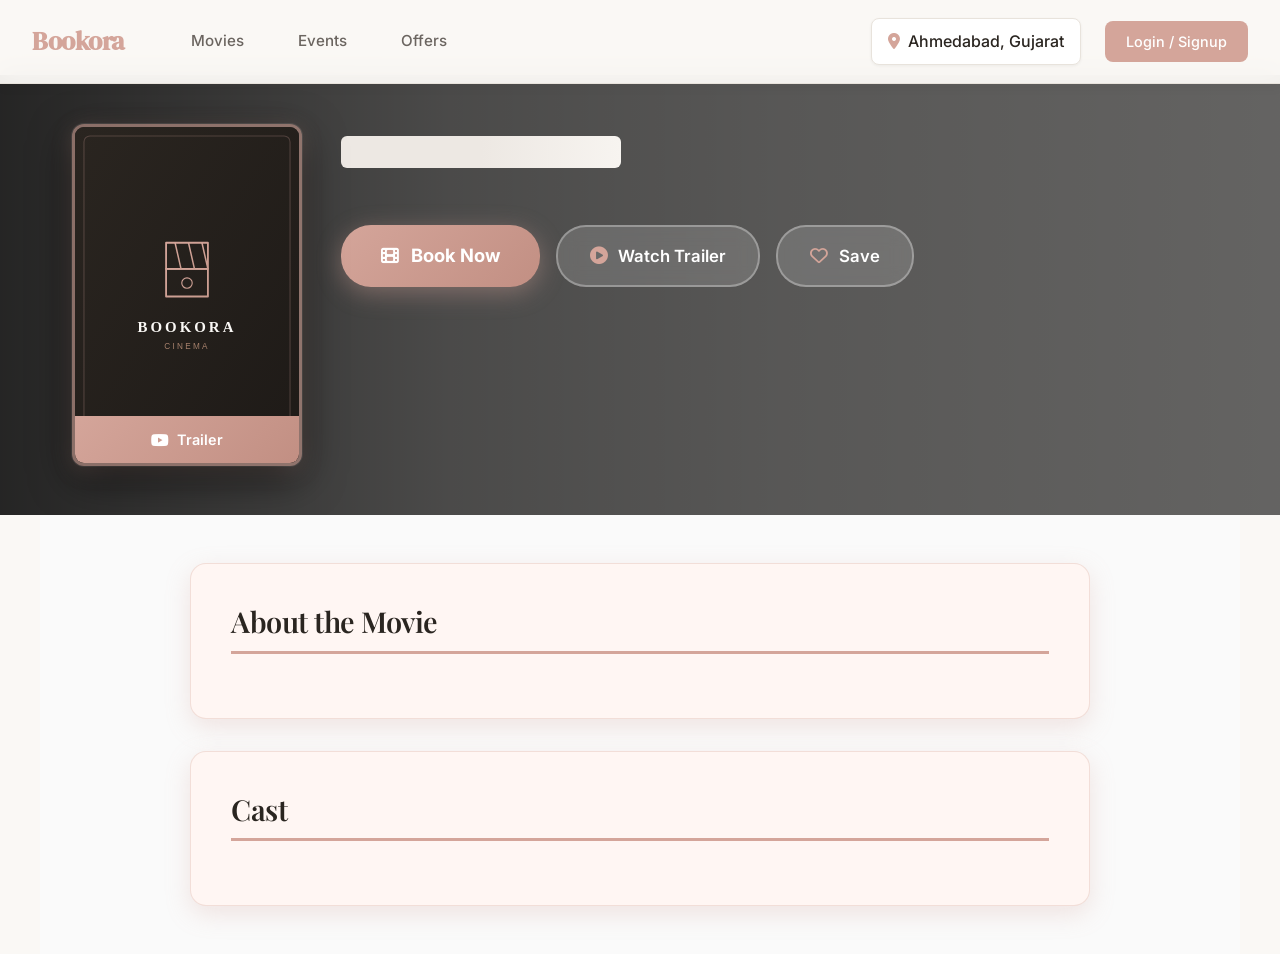
==== commit b6f5a9c3: "Fix mobile UX and trailer playback" ====
--- a/templates/movie-details.html
+++ b/templates/movie-details.html
@@ -149,8 +149,8 @@
             <div class="banner-zone-left-content">
                 <!-- Poster -->
                 <div class="banner-poster-card">
-                    <img id="bannerPoster" class="banner-poster-img" src="" alt="Movie Poster">
-                    <div class="trailer-badge" onclick="openTrailer()" id="trailerBadge">
+                    <img id="bannerPoster" class="banner-poster-img" src="/static/posters/placeholder.svg" alt="Movie Poster" onerror="handleImageError(this, 'poster')">
+                    <div class="trailer-badge" onclick="openTrailer()" id="trailerBadge" role="button" aria-label="Watch movie trailer">
                         <i class="fab fa-youtube"></i>
                         <span>Trailer</span>
                     </div>
@@ -158,7 +158,7 @@
                 
                 <!-- Movie Info -->
                 <div class="banner-movie-details">
-                    <h1 class="banner-movie-title" id="movieTitle">Loading...</h1>
+                    <h1 class="banner-movie-title" id="movieTitle"><span class="bookora-skeleton bookora-skeleton-title" style="display:inline-block; width: min(280px, 65vw); height: 32px; vertical-align: middle;"></span></h1>
 
                     <!-- Movie Metadata - Vertical Icon Rows -->
                     <div class="banner-metadata-rows" id="bannerMetadata">
@@ -231,6 +231,33 @@
             </div>
             <h3 class="events-modal-title">Exciting Offers Coming Soon!</h3>
             <p class="events-modal-text">We're working on exclusive deals and special discounts for Bookora users. Stay tuned for exciting offers coming your way.</p>
+        </div>
+    </div>
+
+    <!-- Trailer Modal -->
+    <div id="trailerModal" class="trailer-modal-overlay" onclick="closeTrailerModal(event)">
+        <div class="trailer-modal-container" onclick="event.stopPropagation()">
+            <button class="trailer-modal-close" onclick="closeTrailerModal(event)" aria-label="Close trailer">
+                <i class="fas fa-times"></i>
+            </button>
+            <div class="trailer-video-wrapper">
+                <iframe id="trailerIframe" 
+                        src="" 
+                        title="Movie Trailer" 
+                        allow="accelerometer; autoplay; clipboard-write; encrypted-media; gyroscope; picture-in-picture; web-share" 
+                        allowfullscreen
+                        playsinline>
+                </iframe>
+            </div>
+            <div class="trailer-modal-footer">
+                <div class="trailer-movie-info">
+                    <span id="trailerMovieTitle" class="trailer-movie-title"></span>
+                </div>
+                <a id="trailerExternalLink" href="#" target="_blank" rel="noopener noreferrer" class="trailer-external-btn">
+                    <i class="fab fa-youtube"></i>
+                    <span>Watch on YouTube</span>
+                </a>
+            </div>
         </div>
     </div>
 
@@ -278,6 +305,13 @@
             if (e.key === 'Escape') {
                 const eventsModal = document.getElementById('eventsModal');
                 const offersModal = document.getElementById('offersModal');
+                const trailerModal = document.getElementById('trailerModal');
+                
+                if (trailerModal && trailerModal.classList.contains('active')) {
+                    if (typeof closeTrailerModal === 'function') {
+                        closeTrailerModal(e);
+                    }
+                }
                 
                 if (eventsModal && eventsModal.classList.contains('active')) {
                     eventsModal.classList.remove('active');
--- a/static/styles.css
+++ b/static/styles.css
@@ -61,6 +61,7 @@
 
 html {
     scroll-behavior: smooth;
+    scroll-padding-top: 100px; /* Fixed navbar height + buffer */
 }
 
 body {
@@ -914,65 +915,434 @@
 
 /* ==========================================
    RESPONSIVE DESIGN
+
+   Breakpoints (mobile-last, max-width based):
+     >= 1200px   desktop            (base rules above)
+     992-1199px  small desktop      (fluid hero, tighter grid)
+     768-991px   tablet             (hero becomes a swipe row,
+                                     Bootstrap collapses the navbar here)
+     576-767px   large phone
+     <= 575px    phone, down to 320px
    ========================================== */
 
-@media (max-width: 1024px) {
+/* ------------------------------------------
+   Banner text - fluid type + clamped lines so
+   long titles/synopses never clip the card
+   ------------------------------------------ */
+
+.banner-image {
+    height: 58%;
+}
+
+.banner-content {
+    height: 42%;
+    overflow: hidden;
+    padding: clamp(0.9rem, 1.1vw, 1.5rem);
+}
+
+.banner-title {
+    font-size: clamp(1.05rem, 0.55vw + 0.75rem, 1.4rem);
+    margin-bottom: 0.35rem;
+    display: -webkit-box;
+    -webkit-line-clamp: 2;
+    -webkit-box-orient: vertical;
+    overflow: hidden;
+}
+
+.banner-subtitle {
+    font-size: clamp(0.72rem, 0.25vw + 0.6rem, 0.85rem);
+    margin-bottom: 0.6rem;
+    display: -webkit-box;
+    -webkit-line-clamp: 1;
+    -webkit-box-orient: vertical;
+    overflow: hidden;
+}
+
+/* ------------------------------------------
+   HERO (cursor interaction) - >= 992px only.
+   Width and horizontal spread are fluid so the
+   outer banners never spill out of the wrapper.
+   ------------------------------------------ */
+
+@media (min-width: 992px) {
+    .banners-stack {
+        --banner-w: clamp(260px, 20vw, 320px);
+        --banner-spread: clamp(150px, 16.5vw, 250px);
+    }
+
     .movie-banner {
-        width: 320px;
-        height: 420px;
-    }
-    
+        width: var(--banner-w);
+        height: calc(var(--banner-w) * 1.3125);
+    }
+
+    .movie-banner:nth-child(1) { left: calc(50% - var(--banner-w) / 2 - var(--banner-spread) * 2); }
+    .movie-banner:nth-child(2) { left: calc(50% - var(--banner-w) / 2 - var(--banner-spread)); }
+    .movie-banner:nth-child(3) { left: calc(50% - var(--banner-w) / 2); }
+    .movie-banner:nth-child(4) { left: calc(50% - var(--banner-w) / 2 + var(--banner-spread)); }
+    .movie-banner:nth-child(5) { left: calc(50% - var(--banner-w) / 2 + var(--banner-spread) * 2); }
+
+    /* Same clamp as --banner-w: custom properties don't inherit upwards */
     .banners-wrapper {
-        height: 400px;
-    }
-}
-
-@media (max-width: 768px) {
+        height: calc(clamp(260px, 20vw, 320px) * 1.3125 + 40px);
+    }
+}
+
+/* ------------------------------------------
+   NAVBAR - collapsed state (Bootstrap "lg")
+   ------------------------------------------ */
+
+@media (max-width: 991.98px) {
+    html {
+        scroll-padding-top: 80px;
+    }
+
+    /* Templates set padding inline on .container-fluid */
+    .navbar-bookora .container-fluid {
+        padding: 0 1rem !important;
+    }
+
+    .navbar-bookora {
+        padding: 0.65rem 0;
+    }
+
+    .navbar-bookora .navbar-collapse {
+        padding: 0.5rem 0 0.25rem;
+    }
+
+    /* Stacked menu: kill the horizontal centering/offsets */
+    .navbar-bookora .navbar-nav {
+        align-items: flex-start !important;
+    }
+
+    .navbar-bookora .nav-link {
+        margin: 0.35rem 0;
+    }
+
+    .navbar-bookora .city-display {
+        margin: 0.5rem 0;
+        width: -moz-fit-content;
+        width: fit-content;
+    }
+
+    .navbar-bookora .navbar-auth,
+    .navbar-bookora .nav-item.profile-section,
+    .navbar-bookora .nav-item.auth-buttons {
+        margin-left: 0 !important;
+        margin-top: 0.5rem;
+    }
+
+    /* Dropdown would run off the left edge anchored to the right */
+    .navbar-bookora .profile-dropdown {
+        left: 0;
+        right: auto;
+        width: min(280px, calc(100vw - 3rem));
+    }
+
+    .navbar-toggler {
+        border-color: var(--border-light);
+        padding: 0.35rem 0.6rem;
+    }
+
+    .navbar-toggler:focus {
+        box-shadow: 0 0 0 3px var(--accent-pink-light);
+    }
+}
+
+/* ------------------------------------------
+   1200px and below
+   ------------------------------------------ */
+
+@media (max-width: 1199.98px) {
+    .movies-grid {
+        gap: 1.5rem;
+    }
+
+    .movie-poster {
+        height: 280px;
+    }
+
     .hero-title h1 {
-        font-size: 2rem;
-    }
-    
+        font-size: 2.5rem;
+    }
+}
+
+/* ------------------------------------------
+   Tablet - hero becomes a horizontal swipe row
+   (a cursor-driven hero is meaningless on touch)
+   ------------------------------------------ */
+
+@media (max-width: 991.98px) {
+    .hero-section {
+        margin-top: 68px;
+        min-height: 0;
+        padding: 2.5rem 0 3.5rem;
+    }
+
+    .hero-container {
+        padding: 0 1.5rem;
+    }
+
+    .hero-title {
+        margin-bottom: 2rem;
+    }
+
+    .hero-title h1 {
+        font-size: 2.25rem;
+    }
+
+    .banners-wrapper {
+        height: auto;
+        display: block;
+        perspective: none;
+        cursor: default;
+        margin: 0 -1.5rem;
+    }
+
+    .banners-stack {
+        flex-direction: row;
+        align-items: stretch;
+        justify-content: flex-start;
+        height: auto;
+        max-width: none;
+        gap: 1rem;
+        padding: 0.5rem 1.5rem 1.5rem;
+        overflow-x: auto;
+        overflow-y: hidden;
+        transform-style: flat;
+        scroll-snap-type: x mandatory;
+        -webkit-overflow-scrolling: touch;
+        scrollbar-width: none;
+    }
+
+    .banners-stack::-webkit-scrollbar {
+        display: none;
+    }
+
+    /* !important: the hero script writes inline transform/filter/shadow
+       for the desktop interaction; below 992px it must not apply. */
     .movie-banner {
-        position: relative !important;
+        position: relative;
         left: auto !important;
         right: auto !important;
-        margin: 0 auto 1rem;
-        width: 90%;
-        max-width: 350px;
-    }
-    
+        flex: 0 0 72%;
+        width: auto;
+        max-width: 300px;
+        height: 400px;
+        margin: 0;
+        scroll-snap-align: center;
+        transform: none !important;
+        filter: none !important;
+        opacity: 1 !important;
+        box-shadow: 0 6px 24px var(--shadow-soft) !important;
+    }
+
+    .content-section {
+        padding: 3rem 1.5rem;
+    }
+
+    .movie-section {
+        padding: 2rem 1.25rem;
+        margin-bottom: 3rem;
+    }
+
+    .section-title {
+        font-size: 1.6rem;
+    }
+
+    .movies-grid {
+        grid-template-columns: repeat(3, 1fr);
+    }
+
+    /* Posters keep their 2:3 ratio instead of a fixed height */
+    .movie-poster {
+        height: auto;
+        aspect-ratio: 2 / 3;
+    }
+
+    /* A bare inline <a> is only as tall as its line box (~19px), well under the
+       44px touch guideline. Padding the anchor grows the hit area rather than the
+       text, and the li margin shrinks by roughly the same amount so the footer
+       keeps its rhythm instead of getting much taller. Applied from the tablet
+       breakpoint down - 768px is a touch width too, not just phones. */
+    .footer-section ul li {
+        margin-bottom: 0.2rem;
+    }
+
+    .footer-section ul li a {
+        display: inline-block;
+        padding: 0.5rem 0;
+        min-height: 44px;
+        line-height: 1.7;
+    }
+}
+
+/* ------------------------------------------
+   Phone
+   ------------------------------------------ */
+
+@media (max-width: 767.98px) {
+    .hero-container {
+        padding: 0 1rem;
+    }
+
+    .hero-title h1 {
+        font-size: 1.85rem;
+        letter-spacing: -0.5px;
+    }
+
+    .hero-title p {
+        font-size: 0.95rem;
+    }
+
+    .banners-wrapper {
+        margin: 0 -1rem;
+    }
+
     .banners-stack {
-        flex-direction: column;
-        height: auto;
-    }
-    
-    .banners-wrapper {
-        height: auto;
-    }
-    
+        gap: 0.85rem;
+        padding: 0.5rem 1rem 1.25rem;
+    }
+
+    .movie-banner {
+        flex: 0 0 78%;
+        height: 370px;
+    }
+
     .filter-content {
         flex-direction: column;
-    }
-    
+        padding: 0 1rem;
+    }
+
+    .filter-group,
     .filter-group select {
         width: 100%;
     }
-    
-    .section-header {
+
+    .content-section {
+        padding: 2.5rem 1rem;
+    }
+
+    .movie-section {
+        padding: 1.5rem 1rem;
+        margin-bottom: 2.5rem;
+    }
+
+    .section-header-row {
+        gap: 1rem;
+        margin-bottom: 1.25rem;
+    }
+
+    .section-title {
+        font-size: 1.35rem;
+        gap: 0.6rem;
+    }
+
+    .section-title i {
+        font-size: 1.1rem;
+    }
+
+    .section-navigation {
+        gap: 0.5rem;
+        flex-shrink: 0;
+    }
+
+    .nav-arrow {
+        width: 40px;
+        height: 40px;
+    }
+
+    .movies-grid {
+        gap: 1rem;
+    }
+
+    .promo-strip {
+        padding: 2rem 1.25rem;
+        margin: 2rem 1rem;
+    }
+
+    .promo-title {
         font-size: 1.5rem;
     }
-    
-    .movie-card {
-        flex: 0 0 160px;
-    }
-}
-
-/* ==========================================
-   SCROLL OFFSET FIX - NAVBAR HEIGHT
-   ========================================== */
-
-html {
-    scroll-padding-top: 100px; /* Navbar height + buffer */
+
+    .promo-description {
+        font-size: 0.95rem;
+    }
+
+    .promo-code {
+        font-size: 1.05rem;
+        padding: 0.7rem 1.25rem;
+        letter-spacing: 0.5px;
+    }
+
+    .footer {
+        padding: 2.5rem 1.25rem 1.5rem;
+    }
+
+    .footer-content {
+        grid-template-columns: repeat(auto-fit, minmax(200px, 1fr));
+        gap: 1.75rem;
+    }
+}
+
+@media (max-width: 599.98px) {
+    .movies-grid {
+        grid-template-columns: repeat(2, 1fr);
+        gap: 0.85rem;
+    }
+}
+
+/* ------------------------------------------
+   Small phones (320-400px)
+   ------------------------------------------ */
+
+@media (max-width: 400px) {
+    .hero-title h1 {
+        font-size: 1.6rem;
+    }
+
+    .movie-banner {
+        flex: 0 0 84%;
+        height: 340px;
+    }
+
+    .content-section {
+        padding: 2rem 0.75rem;
+    }
+
+    .movie-section {
+        padding: 1.25rem 0.75rem;
+    }
+
+    .section-title {
+        font-size: 1.2rem;
+    }
+
+    .movie-info {
+        padding: 0.85rem;
+    }
+
+    .movie-title {
+        font-size: 0.9rem;
+    }
+
+    .movie-language {
+        font-size: 0.75rem;
+    }
+
+    .promo-strip {
+        padding: 1.75rem 1rem;
+        margin: 1.5rem 0.75rem;
+    }
+
+    .promo-code {
+        font-size: 0.95rem;
+        padding: 0.6rem 1rem;
+        word-break: break-word;
+    }
+
+    .footer {
+        padding: 2rem 1rem 1.25rem;
+    }
 }
 
 /* ==========================================
@@ -1013,6 +1383,8 @@
     padding: 3rem 2.5rem;
     max-width: 480px;
     width: 90%;
+    max-height: calc(100vh - 2rem);
+    overflow-y: auto;
     box-shadow: 0 20px 60px rgba(42, 37, 32, 0.3);
     border: 1px solid var(--border-pink);
     position: fixed;
@@ -1153,3 +1525,391 @@
     line-height: 1.6;
     margin: 0;
 }
+
+/* Events modal - small screens */
+@media (max-width: 767.98px) {
+    .events-modal-content {
+        padding: 2.25rem 1.5rem;
+        width: calc(100% - 2rem);
+    }
+
+    .events-modal-icon {
+        width: 64px;
+        height: 64px;
+        margin-bottom: 1.25rem;
+    }
+
+    .events-modal-icon i {
+        font-size: 2rem;
+    }
+
+    .events-modal-title {
+        font-size: 1.4rem;
+    }
+
+    .events-modal-text {
+        font-size: 0.95rem;
+    }
+
+    .events-modal-close {
+        width: 40px;
+        height: 40px;
+    }
+}
+
+/* ------------------------------------------
+   SHORT VIEWPORT (LANDSCAPE PHONES)
+
+   A landscape phone is ~844x390 or ~896x414 - a size that lands on the wrong
+   side of both breakpoints at once. The width is under navbar-expand-lg's
+   992px, so the hamburger menu is in use, but the height is only ~390px.
+
+   Measured at 844x390: expanding the menu makes .navbar 319px tall, which
+   places .profile-container near the bottom, and the profile dropdown then
+   opens at y=308 and runs to y=609. It is position:absolute inside a
+   position:fixed navbar with overflow:visible the whole way up, so page
+   scrolling does not move it - My Profile, My Bookings, Saved Movies and
+   Logout were all unreachable, and the collapsed menu is the only way to
+   reach them at this width.
+
+   Making the expanded menu a scroll container fixes it with no visual change:
+   the dropdown's containing block (.profile-container) sits inside the
+   scroller, so the dropdown counts toward scrollHeight and scrolls into view.
+   Only .show is targeted, so the collapsed navbar and Bootstrap's
+   .collapsing animation are untouched.
+   ------------------------------------------ */
+
+@media (max-height: 480px) {
+    .navbar-bookora .navbar-collapse.show {
+        max-height: calc(100vh - 4rem);
+        overflow-y: auto;
+        -webkit-overflow-scrolling: touch;
+    }
+
+    /* Tighter menu rhythm so less of it needs scrolling to begin with. */
+    .navbar-bookora .navbar-collapse {
+        padding: 0.25rem 0;
+    }
+
+    .navbar-bookora .nav-link {
+        margin: 0.15rem 0;
+    }
+
+    .navbar-bookora .city-display {
+        margin: 0.25rem 0;
+    }
+
+    .navbar-bookora .navbar-auth,
+    .navbar-bookora .nav-item.profile-section,
+    .navbar-bookora .nav-item.auth-buttons {
+        margin-top: 0.25rem;
+    }
+
+    .navbar-bookora .profile-dropdown {
+        top: calc(100% + 0.5rem);
+    }
+}
+
+/* ==========================================
+   BOOKORA REUSABLE LOADING DESIGN SYSTEM
+   Editorial | Calm | Premium
+   ========================================== */
+
+.bookora-loader-wrapper {
+    display: flex;
+    flex-direction: column;
+    align-items: center;
+    justify-content: center;
+    padding: 3rem 1.5rem;
+    min-height: 180px;
+    width: 100%;
+    max-width: 100%;
+    box-sizing: border-box;
+    text-align: center;
+}
+
+@media (max-width: 575.98px) {
+    .bookora-loader-wrapper {
+        padding: 2rem 1rem;
+        min-height: 140px;
+    }
+    .bookora-loader-text {
+        font-size: 0.88rem;
+        padding: 0 0.5rem;
+    }
+}
+
+.bookora-spinner {
+    width: 38px;
+    height: 38px;
+    border: 3px solid rgba(212, 165, 154, 0.22);
+    border-top-color: var(--accent-pink, #d4a59a);
+    border-radius: 50%;
+    animation: bookora-spin 0.85s cubic-bezier(0.4, 0, 0.2, 1) infinite;
+    margin-bottom: 1rem;
+}
+
+.bookora-spinner.sm {
+    width: 24px;
+    height: 24px;
+    border-width: 2px;
+    margin-bottom: 0.5rem;
+}
+
+.bookora-loader-text {
+    font-family: var(--font-body, 'Inter', sans-serif);
+    font-size: 0.95rem;
+    font-weight: 500;
+    color: var(--text-secondary, #6b6560);
+    letter-spacing: 0.3px;
+}
+
+@keyframes bookora-spin {
+    to { transform: rotate(360deg); }
+}
+
+/* Skeleton Loading Shimmer */
+.bookora-skeleton {
+    background: linear-gradient(90deg, #ede8e3 25%, #f7f4f0 50%, #ede8e3 75%);
+    background-size: 200% 100%;
+    animation: bookora-shimmer 1.6s infinite ease-in-out;
+    border-radius: 6px;
+    display: inline-block;
+}
+
+.bookora-skeleton-title {
+    height: 32px;
+    width: 280px;
+    max-width: 80%;
+    margin-bottom: 0.5rem;
+}
+
+.bookora-skeleton-meta {
+    height: 18px;
+    width: 190px;
+    max-width: 60%;
+}
+
+@keyframes bookora-shimmer {
+    0% { background-position: 200% 0; }
+    100% { background-position: -200% 0; }
+}
+
+/* ==========================================
+   HOMEPAGE BRANDED SPLASH LOADER
+   ========================================== */
+
+.bookora-splash-loader {
+    position: fixed;
+    top: 0;
+    left: 0;
+    right: 0;
+    bottom: 0;
+    width: 100%;
+    height: 100%;
+    height: 100dvh;
+    background: #faf8f5;
+    display: flex;
+    align-items: center;
+    justify-content: center;
+    z-index: 99999;
+    opacity: 1;
+    transition: opacity 0.35s cubic-bezier(0.4, 0, 0.2, 1);
+    pointer-events: all;
+    padding: env(safe-area-inset-top, 0px) env(safe-area-inset-right, 0px) env(safe-area-inset-bottom, 0px) env(safe-area-inset-left, 0px);
+    box-sizing: border-box;
+    overflow: hidden;
+}
+
+.bookora-splash-loader.hidden {
+    opacity: 0;
+    pointer-events: none;
+}
+
+.splash-content {
+    display: flex;
+    flex-direction: column;
+    align-items: center;
+    text-align: center;
+    padding: 1.5rem;
+    width: 100%;
+    max-width: 380px;
+    box-sizing: border-box;
+}
+
+.splash-logo {
+    font-family: var(--font-display, 'Playfair Display', serif);
+    font-size: clamp(1.6rem, 6vw, 2.2rem);
+    font-weight: 600;
+    letter-spacing: clamp(3px, 1.5vw, 6px);
+    color: #2a2520;
+    margin-bottom: clamp(1rem, 2.5vh, 1.5rem);
+    white-space: nowrap;
+}
+
+.splash-progress-bar {
+    width: min(150px, 45vw);
+    height: 3px;
+    background: rgba(212, 165, 154, 0.25);
+    border-radius: 3px;
+    overflow: hidden;
+    position: relative;
+    margin-bottom: clamp(0.9rem, 2vh, 1.25rem);
+}
+
+.splash-progress-bar::after {
+    content: '';
+    position: absolute;
+    top: 0;
+    left: 0;
+    height: 100%;
+    width: 40%;
+    background: var(--accent-pink, #d4a59a);
+    border-radius: 3px;
+    animation: splash-indeterminate 1.2s ease-in-out infinite;
+}
+
+@keyframes splash-indeterminate {
+    0% { left: -40%; width: 30%; }
+    50% { left: 30%; width: 50%; }
+    100% { left: 100%; width: 30%; }
+}
+
+.splash-subtitle {
+    font-family: var(--font-body, 'Inter', sans-serif);
+    font-size: clamp(0.82rem, 2.8vw, 0.9rem);
+    font-weight: 400;
+    letter-spacing: 0.3px;
+    color: #8b7e74;
+    max-width: 260px;
+    line-height: 1.45;
+    margin: 0;
+}
+
+/* ==========================================
+   BOOKING CONFIRMATION MODAL ENHANCEMENTS
+   ========================================== */
+
+.booking-success-content {
+    text-align: center;
+    padding: 1.5rem 1rem;
+}
+
+.booking-success-icon {
+    width: 64px;
+    height: 64px;
+    margin: 0 auto 1.25rem auto;
+    border-radius: 50%;
+    background: linear-gradient(135deg, rgba(212, 165, 154, 0.18) 0%, rgba(200, 155, 142, 0.28) 100%);
+    border: 2px solid var(--accent-pink, #d4a59a);
+    display: flex;
+    align-items: center;
+    justify-content: center;
+    color: var(--accent-pink, #d4a59a);
+    font-size: 1.75rem;
+}
+
+.booking-success-content .success-title {
+    font-family: var(--font-display, 'Playfair Display', serif);
+    font-size: 1.6rem;
+    font-weight: 600;
+    color: #2a2520;
+    margin-bottom: 0.5rem;
+}
+
+.booking-success-content .success-message {
+    font-size: 0.95rem;
+    color: #6b6560;
+    margin-bottom: 1.5rem;
+}
+
+.booking-confirmed-details {
+    background: #faf8f5;
+    border: 1px solid #e8e3dc;
+    border-radius: 10px;
+    padding: 1rem 1.25rem;
+    margin-bottom: 1.5rem;
+    text-align: left;
+}
+
+.confirmed-detail-row {
+    display: flex;
+    justify-content: space-between;
+    align-items: center;
+    padding: 0.45rem 0;
+    font-size: 0.9rem;
+    border-bottom: 1px dashed #e8e3dc;
+}
+
+.confirmed-detail-row:last-child {
+    border-bottom: none;
+    padding-top: 0.75rem;
+    margin-top: 0.25rem;
+    font-size: 1rem;
+}
+
+.confirmed-detail-row span {
+    color: #6b6560;
+}
+
+.confirmed-detail-row strong {
+    color: #2a2520;
+    font-weight: 600;
+}
+
+.confirmed-detail-row strong.highlight {
+    color: var(--cta-red, #b8463f);
+    font-size: 1.15rem;
+}
+
+.booking-success-actions {
+    display: flex;
+    justify-content: center;
+    gap: 1rem;
+}
+
+.btn-view-bookings {
+    padding: 0.85rem 2rem;
+    background: linear-gradient(135deg, #d4a59a 0%, #c89b8e 100%);
+    color: #ffffff;
+    border: none;
+    border-radius: 8px;
+    font-size: 0.95rem;
+    font-weight: 600;
+    letter-spacing: 0.5px;
+    cursor: pointer;
+    transition: var(--transition-fast, all 0.2s ease);
+}
+
+.btn-view-bookings:hover {
+    background: linear-gradient(135deg, #c28f83 0%, #b88577 100%);
+    transform: translateY(-1px);
+    box-shadow: 0 4px 12px rgba(212, 165, 154, 0.35);
+}
+
+/* Placeholder image styling */
+.bookora-placeholder-image {
+    object-fit: cover;
+    background: #2a2520;
+}
+
+/* Reduced motion accessibility */
+@media (prefers-reduced-motion: reduce) {
+    .bookora-spinner {
+        animation: bookora-pulse 1.6s ease-in-out infinite;
+    }
+    @keyframes bookora-pulse {
+        0%, 100% { opacity: 0.4; }
+        50% { opacity: 1; }
+    }
+    .splash-progress-bar::after {
+        animation: none;
+        width: 100%;
+        opacity: 0.6;
+    }
+    .bookora-skeleton {
+        animation: none;
+        background: #ede8e3;
+    }
+}
+
--- a/static/signin-modal.css
+++ b/static/signin-modal.css
@@ -14,6 +14,11 @@
     z-index: 2000;
     align-items: center;
     justify-content: center;
+    /* Short viewports (landscape phones, 320x568) can't fit the OTP screen:
+       the overlay scrolls instead of clipping the modal. */
+    padding: 1rem;
+    overflow-y: auto;
+    -webkit-overflow-scrolling: touch;
     opacity: 0;
     transition: opacity 0.3s ease;
 }
@@ -28,6 +33,9 @@
     border-radius: 16px;
     width: 90%;
     max-width: 440px;
+    /* auto margins (not just the overlay's centering) so a modal taller than
+       the viewport stays fully scrollable instead of clipping at the top */
+    margin: auto;
     padding: 3rem 2.5rem 3.5rem;
     box-shadow: 0 20px 60px rgba(42, 37, 32, 0.2);
     position: relative;
@@ -668,70 +676,286 @@
 
 /* ==========================================
    MOBILE RESPONSIVE
+
+   Breakpoints mirror the shared ladder in styles.css:
+     768-991px  tablet
+     576-767px  large phone
+     <= 575px   phone, down to 320px
    ========================================== */
 
-@media (max-width: 768px) {
+@media (max-width: 767.98px) {
     .signin-modal {
-        padding: 2rem;
+        /* Dedicated top padding so the top action bar (modal-close / modal-back)
+           never shares vertical space with the modal header content */
+        padding: 3.5rem 1.75rem 2.5rem;
         max-width: 90%;
     }
-    
+
+    .modal-header {
+        margin-bottom: 2rem;
+        padding: 0 0.5rem;
+    }
+
     .modal-header h2 {
-        font-size: 1.5rem;
-    }
-    
+        font-size: 1.55rem;
+        overflow-wrap: break-word;
+    }
+
+    /* 44px touch target with dedicated top-bar placement */
+    .modal-close,
+    .modal-back {
+        top: 0.85rem;
+        width: 44px;
+        height: 44px;
+        min-width: 44px;
+        min-height: 44px;
+        font-size: 1.25rem;
+        z-index: 10;
+        touch-action: manipulation;
+        -webkit-tap-highlight-color: transparent;
+    }
+
+    .modal-close {
+        right: 0.85rem;
+    }
+
+    .modal-back {
+        left: 0.85rem;
+    }
+
     .auth-option-btn {
         padding: 0.9rem 1.2rem;
         font-size: 0.95rem;
     }
-    
+
     .otp-boxes {
         gap: 0.5rem;
     }
-    
+
+    /* Six fixed-width boxes overflow the modal below ~420px; let them shrink
+       from 50px instead (max-width keeps the desktop size as the ceiling). */
     .otp-box {
-        width: 45px;
+        flex: 1 1 0;
+        width: auto;
+        min-width: 0;
+        max-width: 50px;
         height: 50px;
         font-size: 1.3rem;
     }
-    
+
     .success-container h2 {
         font-size: 1.5rem;
     }
-    
+
     .success-icon-wrapper {
         width: 90px;
         height: 90px;
     }
-    
+
     .success-circle {
         width: 64px;
         height: 64px;
     }
-    
+
     .success-ripple {
         width: 64px;
         height: 64px;
     }
-    
+
     .success-checkmark {
         font-size: 1.7rem;
     }
-    
+
     .verifying-spinner {
         width: 70px;
         height: 70px;
     }
-    
+
     .spinner-icon {
         font-size: 1.5rem;
     }
-    
+
+    /* scoped: .btn-explore is also the empty-state button on My Bookings */
+    .success-container .btn-explore {
+        min-width: 0;
+        width: 100%;
+    }
+
     .logout-toast {
         bottom: 20px;
         right: 20px;
         left: 20px;
+        /* min-width: 320px would push past a 320px viewport */
+        min-width: 0;
+        max-width: none;
+    }
+}
+
+@media (max-width: 575.98px) {
+    .signin-modal {
+        /* use the full gutter rather than losing 10% on each side */
+        width: 100%;
+        max-width: 440px;
+        /* Dedicated top padding keeps close/back buttons in their own top bar zone,
+           preventing any vertical overlap with the title or subtitle */
+        padding: 3.6rem 1.25rem 2.25rem;
+    }
+
+    .modal-close,
+    .modal-back {
+        top: 0.75rem;
+        width: 44px;
+        height: 44px;
+        min-width: 44px;
+        min-height: 44px;
+    }
+
+    .modal-close {
+        right: 0.75rem;
+    }
+
+    .modal-back {
+        left: 0.75rem;
+    }
+
+    .modal-header {
+        margin-bottom: 1.5rem;
+        padding: 0 0.25rem;
+    }
+
+    .modal-header h2 {
+        font-size: 1.5rem;
+        line-height: 1.25;
+        overflow-wrap: break-word;
+    }
+
+    .modal-header p {
+        font-size: 0.92rem;
+        line-height: 1.45;
         max-width: 100%;
+    }
+
+    .modal-footer {
+        margin-top: 1.75rem;
+        font-size: 0.8rem;
+    }
+
+    .otp-boxes {
+        gap: 0.35rem;
+    }
+
+    .otp-box {
+        flex: 1 1 0;
+        min-width: 0;
+        max-width: 46px;
+        height: 48px;
+        font-size: 1.15rem;
+        padding: 0;
+        text-align: center;
+        box-sizing: border-box;
+    }
+
+    .verifying-container,
+    .booking-success-content {
+        padding: 2rem 0.5rem;
+    }
+
+    .signed-in-info {
+        padding: 0.7rem 1rem;
+        text-align: left;
+    }
+
+    .signed-in-info span {
+        font-size: 0.85rem;
+        word-break: break-word;
+    }
+}
+
+@media (max-width: 400px) {
+    .signin-modal {
+        /* Preserve dedicated top clearance so buttons never overlap */
+        padding: 3.5rem 1rem 2rem;
+        border-radius: 14px;
+    }
+
+    .modal-close,
+    .modal-back {
+        top: 0.65rem;
+        width: 42px;
+        height: 42px;
+        min-width: 42px;
+        min-height: 42px;
+    }
+
+    .modal-close {
+        right: 0.65rem;
+    }
+
+    .modal-back {
+        left: 0.65rem;
+    }
+
+    .modal-header h2 {
+        font-size: 1.35rem;
+    }
+
+    .modal-header p {
+        font-size: 0.88rem;
+    }
+
+    .auth-option-btn {
+        padding: 0.85rem 0.9rem;
+        gap: 0.65rem;
+    }
+
+    .otp-boxes {
+        gap: 0.25rem;
+    }
+
+    .otp-box {
+        height: 44px;
+        font-size: 1.05rem;
+    }
+}
+
+@media (max-width: 340px) {
+    .signin-modal {
+        padding: 3.3rem 0.75rem 1.75rem;
+    }
+
+    .modal-close,
+    .modal-back {
+        top: 0.55rem;
+        width: 38px;
+        height: 38px;
+        min-width: 38px;
+        min-height: 38px;
+        font-size: 1.1rem;
+    }
+
+    .modal-close {
+        right: 0.55rem;
+    }
+
+    .modal-back {
+        left: 0.55rem;
+    }
+
+    .modal-header h2 {
+        font-size: 1.25rem;
+    }
+
+    .modal-header p {
+        font-size: 0.82rem;
+    }
+
+    .otp-boxes {
+        gap: 0.2rem;
+    }
+
+    .otp-box {
+        height: 42px;
+        font-size: 1rem;
     }
 }
 
@@ -919,4 +1143,117 @@
 
 .btn-primary-bookora:active {
     transform: translateY(0);
+}
+
+/* ==========================================
+   SHORT VIEWPORT (LANDSCAPE PHONES)
+
+   A landscape phone is ~844x390 or ~896x414: wide enough that every
+   max-width rule above is bypassed, but only ~390px tall. The desktop
+   vertical rhythm then applies inside that short window - 104px of modal
+   padding, a 40px header margin, 60px of form padding - and pushes the
+   primary button off screen. Measured at 844x390: email entry 444px tall,
+   OTP screen 608px, profile completion 681px.
+
+   The overlay scrolls, so nothing was ever unreachable, but "Verify" and
+   "Complete Profile" sat below the fold on a screen that was mostly
+   whitespace. These rules only reclaim spacing - no colours, no layout
+   change, no element hidden - so the modal looks the same, just tighter.
+
+   .signin-modal is the shared box class for every modal in the app (sign-in,
+   booking confirm, booking details, cancel confirm), so all of them get the
+   tighter rhythm. The prefix is what keeps generic names like .form-input and
+   .form-group from also squeezing the Profile page's own forms, which live
+   outside any modal.
+   ========================================== */
+
+@media (max-height: 480px) {
+    .signin-modal {
+        padding: 2.75rem 1.5rem 1.5rem;
+    }
+
+    .signin-modal .modal-close,
+    .signin-modal .modal-back {
+        top: 0.6rem;
+        width: 38px;
+        height: 38px;
+        min-width: 38px;
+        min-height: 38px;
+    }
+
+    .signin-modal .modal-close {
+        right: 0.75rem;
+    }
+
+    .signin-modal .modal-back {
+        left: 0.75rem;
+    }
+
+    .signin-modal .modal-header {
+        margin-bottom: 1rem;
+        padding: 0 1.5rem;
+    }
+
+    .signin-modal .modal-header h2 {
+        font-size: 1.3rem;
+    }
+
+    .signin-modal .modal-header p {
+        font-size: 0.88rem;
+    }
+
+    .signin-modal .modal-footer {
+        margin-top: 1rem;
+    }
+
+    /* auth choice screen */
+    .signin-modal .auth-options {
+        gap: 0.6rem;
+    }
+
+    .signin-modal .auth-option-btn {
+        padding: 0.8rem 1.2rem;
+    }
+
+    /* email entry screen */
+    .signin-modal .btn-continue {
+        padding: 0.75rem 1.5rem;
+    }
+
+    /* OTP screen - the 44px touch target on .btn-resend is preserved */
+    .signin-modal .otp-input-container {
+        gap: 1rem;
+    }
+
+    .signin-modal .otp-box {
+        height: 46px;
+        font-size: 1.3rem;
+    }
+
+    .signin-modal .otp-timer {
+        padding: 0;
+        gap: 0.5rem;
+    }
+
+    /* profile completion screen */
+    .signin-modal .profile-completion-form {
+        margin-top: 1rem;
+        padding: 0;
+        row-gap: 0.5rem;
+    }
+
+    .signin-modal .form-group {
+        margin-bottom: 0.25rem;
+    }
+
+    .signin-modal .form-input,
+    .signin-modal .country-prefix {
+        padding-top: 0.6rem;
+        padding-bottom: 0.6rem;
+    }
+
+    .signin-modal .btn-primary-bookora {
+        padding: 0.7rem 1.5rem;
+        margin-top: 0;
+    }
 }
--- a/static/movie-details-styles.css
+++ b/static/movie-details-styles.css
@@ -9,8 +9,9 @@
 }
 
 body {
-    font-family: -apple-system, BlinkMacSystemFont, 'Segoe UI', Roboto, 'Helvetica Neue', Arial, sans-serif;
-    background: #fafafa;
+    /* same stack as the shared design system in styles.css */
+    font-family: 'Inter', -apple-system, BlinkMacSystemFont, 'Segoe UI', Roboto, sans-serif;
+    background: #faf8f5;
     color: #2a2520;
 }
 
@@ -104,10 +105,12 @@
 
 .navbar-movie-title-scrolled span {
     display: inline-block;
-    max-width: 500px;
+    /* fixed 500px pushed the scrolled Book Now button off-screen on laptops */
+    max-width: min(500px, 32vw);
     white-space: nowrap;
     overflow: hidden;
     text-overflow: ellipsis;
+    vertical-align: middle;
 }
 
 /* Navbar Book Now Button (Scrolled State Only) */
@@ -232,8 +235,12 @@
     position: relative;
     z-index: 2;
     display: grid;
-    grid-template-columns: 1fr 250px;
+    /* The right-hand action zone (.banner-zone-right-actions) is not rendered
+       by movie-details.html, so a second 250px track only reserved dead space
+       and squeezed the title/metadata. Kept as a single track. */
+    grid-template-columns: 1fr;
     gap: 3rem;
+    width: 100%;
     max-width: 1200px;
     margin: 0 auto;
     padding: 3rem 2rem;
@@ -245,8 +252,9 @@
    ========================================== */
 .banner-zone-left-content {
     display: grid;
-    grid-template-columns: 240px 1fr;
-    gap: 2.5rem;
+    /* poster shrinks with the viewport instead of holding 240px */
+    grid-template-columns: clamp(160px, 18vw, 240px) minmax(0, 1fr);
+    gap: clamp(1.5rem, 3vw, 2.5rem);
     align-items: start;
 }
 
@@ -297,6 +305,9 @@
     font-size: 0.9rem;
     cursor: pointer;
     transition: all 0.3s;
+    z-index: 5;
+    touch-action: manipulation;
+    -webkit-tap-highlight-color: transparent;
 }
 
 .trailer-badge:hover {
@@ -319,11 +330,12 @@
 
 .banner-movie-title {
     font-family: 'Playfair Display', serif;
-    font-size: 2.75rem;
+    font-size: clamp(1.75rem, 2.4vw + 0.9rem, 2.75rem);
     font-weight: 700;
     margin: 0;
     line-height: 1.2;
     color: white;
+    overflow-wrap: break-word;
     text-shadow: 0 2px 8px rgba(0, 0, 0, 0.5);
 }
 
@@ -408,6 +420,10 @@
     display: inline-flex;
     align-items: center;
     gap: 0.65rem;
+    position: relative;
+    z-index: 2;
+    touch-action: manipulation;
+    -webkit-tap-highlight-color: transparent;
 }
 
 .banner-cta-trailer:hover {
@@ -736,77 +752,6 @@
     color: #667eea;
 }
 
-/* ==========================================
-   RESPONSIVE DESIGN - MOBILE OPTIMIZED
-   ========================================== */
-@media (max-width: 768px) {
-    /* 2-Zone Banner becomes single column on mobile */
-    .banner-2zone-layout {
-        grid-template-columns: 1fr;
-        gap: 1.5rem;
-        padding: 2rem 1rem;
-    }
-    
-    .banner-zone-left-content {
-        grid-template-columns: 1fr;
-        gap: 1.5rem;
-    }
-    
-    .banner-poster-card {
-        max-width: 200px;
-        margin: 0 auto;
-    }
-    
-    .banner-zone-right-actions {
-        justify-content: center;
-    }
-    
-    .banner-action-card {
-        flex-direction: row;
-        gap: 1rem;
-        width: 100%;
-        max-width: 400px;
-    }
-    
-    .action-btn {
-        flex: 1;
-    }
-    
-    .banner-movie-title {
-        font-size: 2rem;
-    }
-    
-    .banner-cta-book {
-        width: 100%;
-        justify-content: center;
-    }
-    
-    .details-hero {
-        min-height: auto;
-    }
-    
-    .details-info {
-        max-width: 100%;
-    }
-    
-    .info-row {
-        grid-template-columns: 1fr;
-        gap: 0.5rem;
-    }
-    
-    .action-buttons {
-        flex-direction: column;
-    }
-    
-    .navbar-book-btn {
-        padding: 0.6rem 1.5rem;
-        font-size: 0.85rem;
-    }
-    
-    .navbar-city-selector {
-        display: none; /* Hide on mobile to save space */
-    }
-}
 
 /* ==========================================
    TOAST NOTIFICATIONS
@@ -917,7 +862,8 @@
 
 .cast-grid {
     display: grid;
-    grid-template-columns: repeat(auto-fit, minmax(180px, 1fr));
+    /* 180px + .info-section's 2.5rem padding overflowed small phones */
+    grid-template-columns: repeat(auto-fit, minmax(140px, 1fr));
     gap: 1.5rem;
     justify-items: center;
 }
@@ -995,23 +941,430 @@
     box-shadow: 0 6px 18px rgba(212, 165, 154, 0.3);
 }
 
-@media (max-width: 768px) {
+/* (the second, duplicate `@media (max-width: 768px)` block that used to live
+   here was folded into the ladder above so there is one breakpoint per width) */
+/* ==========================================
+   RESPONSIVE DESIGN
+
+   Breakpoints mirror the shared ladder in styles.css:
+     >= 1200px   desktop (base rules above)
+     992-1199px  small desktop
+     768-991px   tablet (Bootstrap collapses the navbar here)
+     576-767px   large phone
+     <= 575px    phone, down to 320px
+   ========================================== */
+
+/* ------------------------------------------
+   Small desktop / large tablet - nothing used
+   to cover 769-1023px at all
+   ------------------------------------------ */
+
+@media (max-width: 1199.98px) {
+    .banner-2zone-layout {
+        gap: 2rem;
+        padding: 2.75rem 1.5rem;
+    }
+
+    .details-content {
+        padding: 2.5rem 1.5rem;
+    }
+
+    .navbar-movie-title-scrolled span {
+        max-width: min(500px, 40vw);
+    }
+}
+
+@media (max-width: 991.98px) {
+    /* collapsed navbar is shorter than the desktop one */
+    .details-hero {
+        margin-top: 68px;
+        min-height: 380px;
+    }
+
+    .banner-zone-left-content {
+        grid-template-columns: clamp(150px, 24vw, 200px) minmax(0, 1fr);
+        gap: 1.75rem;
+    }
+
+    .banner-movie-details {
+        gap: 1rem;
+    }
+
+    .metadata-row {
+        font-size: 0.95rem;
+        gap: 0.7rem;
+    }
+
+    .banner-cta-book {
+        padding: 0.9rem 2rem;
+        font-size: 1.05rem;
+    }
+
+    .banner-cta-trailer,
+    .banner-cta-save {
+        padding: 0.9rem 1.5rem;
+        font-size: 1rem;
+    }
+
+    .navbar-movie-title-scrolled {
+        font-size: 1.15rem;
+        margin-left: 0.75rem;
+    }
+
+    /* .section-container repeats .details-content's 2rem padding, so the text
+       column lost 4rem on each side before .info-section's own padding */
+    .section-container {
+        padding: 0;
+    }
+
+    .info-section {
+        padding: 2rem;
+    }
+
+    .info-section h3 {
+        font-size: 1.55rem;
+        margin-bottom: 1.25rem;
+    }
+}
+
+/* ------------------------------------------
+   Phone - banner becomes a single column
+   ------------------------------------------ */
+
+@media (max-width: 767.98px) {
+    .details-hero {
+        min-height: auto;
+    }
+
+    .banner-2zone-layout {
+        gap: 1.5rem;
+        padding: 2rem 1rem;
+    }
+
+    .banner-zone-left-content {
+        grid-template-columns: 1fr;
+        gap: 1.5rem;
+    }
+
+    .banner-poster-card {
+        max-width: 200px;
+        margin: 0 auto;
+    }
+
+    .banner-zone-right-actions {
+        justify-content: center;
+    }
+
+    .banner-action-card {
+        flex-direction: row;
+        gap: 1rem;
+        width: 100%;
+        max-width: 400px;
+    }
+
+    .action-btn {
+        flex: 1;
+        min-width: 0;
+    }
+
+    /* full-width primary CTA, secondaries share the row below it */
+    .banner-cta-group {
+        gap: 0.75rem;
+    }
+
+    .banner-cta-book {
+        flex: 1 1 100%;
+        justify-content: center;
+    }
+
+    .banner-cta-trailer,
+    .banner-cta-save {
+        flex: 1 1 45%;
+        justify-content: center;
+        padding: 0.85rem 1rem;
+        font-size: 0.95rem;
+    }
+
+    .navbar-movie-title-scrolled {
+        font-size: 1.05rem;
+    }
+
+    .navbar-movie-title-scrolled span {
+        max-width: min(500px, 52vw);
+    }
+
+    .navbar-book-btn-scrolled {
+        padding: 0.6rem 1.5rem;
+        font-size: 0.85rem;
+    }
+
+    .details-content {
+        padding: 2rem 1rem;
+    }
+
+    .details-info {
+        max-width: 100%;
+        gap: 1.5rem;
+    }
+
+    .info-section {
+        padding: 1.5rem 1.25rem;
+    }
+
+    .info-section h3 {
+        font-size: 1.35rem;
+        margin-bottom: 1rem;
+    }
+
+    .description-text {
+        font-size: 1rem;
+    }
+
+    .cast-grid {
+        grid-template-columns: repeat(auto-fit, minmax(120px, 1fr));
+        gap: 1rem;
+    }
+
+    .cast-item {
+        padding: 1rem 0.75rem;
+        font-size: 0.9rem;
+    }
+
+    /* legacy selectors kept from the old duplicate 768px block */
     .details-grid {
         grid-template-columns: 1fr;
     }
-    
+
     .details-poster {
         position: static;
         max-width: 300px;
         margin: 0 auto;
     }
-    
+
     .details-title {
         font-size: 2.5rem;
     }
-    
+
     .info-row {
         grid-template-columns: 1fr;
         gap: 0.5rem;
     }
-}
+
+    .action-buttons {
+        flex-direction: column;
+    }
+
+    .btn-primary-bookora,
+    .btn-secondary-bookora {
+        justify-content: center;
+        font-size: 1rem;
+        padding: 0.9rem 1.5rem;
+    }
+
+    .navbar-book-btn {
+        padding: 0.6rem 1.5rem;
+        font-size: 0.85rem;
+    }
+
+    .navbar-city-selector {
+        display: none; /* Hide on mobile to save space */
+    }
+}
+
+/* ------------------------------------------
+   Small phones (320-575px)
+   ------------------------------------------ */
+
+@media (max-width: 575.98px) {
+    .banner-2zone-layout {
+        padding: 1.75rem 0.9rem;
+    }
+
+    .banner-poster-card {
+        max-width: 170px;
+    }
+
+    .banner-cta-trailer,
+    .banner-cta-save {
+        /* two pills no longer fit side by side */
+        flex: 1 1 100%;
+    }
+
+    .details-content {
+        padding: 1.75rem 0.9rem;
+    }
+
+    .info-section {
+        padding: 1.25rem 1rem;
+        border-radius: 12px;
+    }
+
+    .cast-grid {
+        grid-template-columns: repeat(2, minmax(0, 1fr));
+        gap: 0.75rem;
+    }
+
+    .cast-item {
+        padding: 0.85rem 0.5rem;
+        font-size: 0.85rem;
+    }
+
+    .trailer-badge {
+        font-size: 0.8rem;
+        padding: 0.6rem;
+    }
+}
+
+/* ==========================================
+   TRAILER MODAL & VIDEO PLAYER
+   ========================================== */
+.trailer-modal-overlay {
+    position: fixed;
+    top: 0;
+    left: 0;
+    right: 0;
+    bottom: 0;
+    width: 100%;
+    height: 100%;
+    height: 100dvh;
+    background: rgba(18, 15, 13, 0.88);
+    backdrop-filter: blur(8px);
+    -webkit-backdrop-filter: blur(8px);
+    display: flex;
+    align-items: center;
+    justify-content: center;
+    z-index: 100000;
+    opacity: 0;
+    pointer-events: none;
+    transition: opacity 0.3s ease;
+    padding: 1.25rem;
+    box-sizing: border-box;
+}
+
+.trailer-modal-overlay.active {
+    opacity: 1;
+    pointer-events: all;
+}
+
+.trailer-modal-container {
+    background: #1e1916;
+    border-radius: 16px;
+    width: 100%;
+    max-width: 860px;
+    position: relative;
+    border: 1px solid rgba(212, 165, 154, 0.25);
+    box-shadow: 0 20px 60px rgba(0, 0, 0, 0.65);
+    overflow: hidden;
+    transform: scale(0.94);
+    transition: transform 0.3s cubic-bezier(0.34, 1.56, 0.64, 1);
+}
+
+.trailer-modal-overlay.active .trailer-modal-container {
+    transform: scale(1);
+}
+
+.trailer-modal-close {
+    position: absolute;
+    top: 0.75rem;
+    right: 0.75rem;
+    width: 44px;
+    height: 44px;
+    min-width: 44px;
+    min-height: 44px;
+    background: rgba(0, 0, 0, 0.75);
+    border: 1px solid rgba(255, 255, 255, 0.2);
+    border-radius: 50%;
+    color: #ffffff;
+    font-size: 1.2rem;
+    cursor: pointer;
+    display: flex;
+    align-items: center;
+    justify-content: center;
+    z-index: 10;
+    transition: all 0.2s ease;
+    touch-action: manipulation;
+    -webkit-tap-highlight-color: transparent;
+}
+
+.trailer-modal-close:hover {
+    background: var(--accent-pink, #d4a59a);
+    color: #ffffff;
+    transform: rotate(90deg);
+}
+
+.trailer-video-wrapper {
+    position: relative;
+    width: 100%;
+    padding-bottom: 56.25%; /* 16:9 Aspect Ratio */
+    height: 0;
+    background: #0a0908;
+}
+
+.trailer-video-wrapper iframe {
+    position: absolute;
+    top: 0;
+    left: 0;
+    width: 100%;
+    height: 100%;
+    border: none;
+}
+
+.trailer-modal-footer {
+    display: flex;
+    justify-content: space-between;
+    align-items: center;
+    padding: 0.9rem 1.25rem;
+    background: #241f1c;
+    border-top: 1px solid rgba(255, 255, 255, 0.08);
+    gap: 1rem;
+    flex-wrap: wrap;
+}
+
+.trailer-movie-title {
+    font-family: var(--font-display, 'Playfair Display', serif);
+    font-size: 1.05rem;
+    font-weight: 600;
+    color: #ffffff;
+    letter-spacing: 0.3px;
+}
+
+.trailer-external-btn {
+    display: inline-flex;
+    align-items: center;
+    gap: 0.5rem;
+    color: var(--accent-pink, #d4a59a);
+    text-decoration: none;
+    font-size: 0.9rem;
+    font-weight: 600;
+    transition: color 0.2s;
+}
+
+.trailer-external-btn:hover {
+    color: #ffffff;
+}
+
+@media (max-width: 575.98px) {
+    .trailer-modal-overlay {
+        padding: 0.5rem;
+    }
+    .trailer-modal-container {
+        border-radius: 12px;
+    }
+    .trailer-modal-close {
+        top: 0.5rem;
+        right: 0.5rem;
+        width: 40px;
+        height: 40px;
+        min-width: 40px;
+        min-height: 40px;
+    }
+    .trailer-modal-footer {
+        padding: 0.75rem 1rem;
+    }
+    .trailer-movie-title {
+        font-size: 0.95rem;
+    }
+    .trailer-external-btn {
+        font-size: 0.85rem;
+    }
+}
